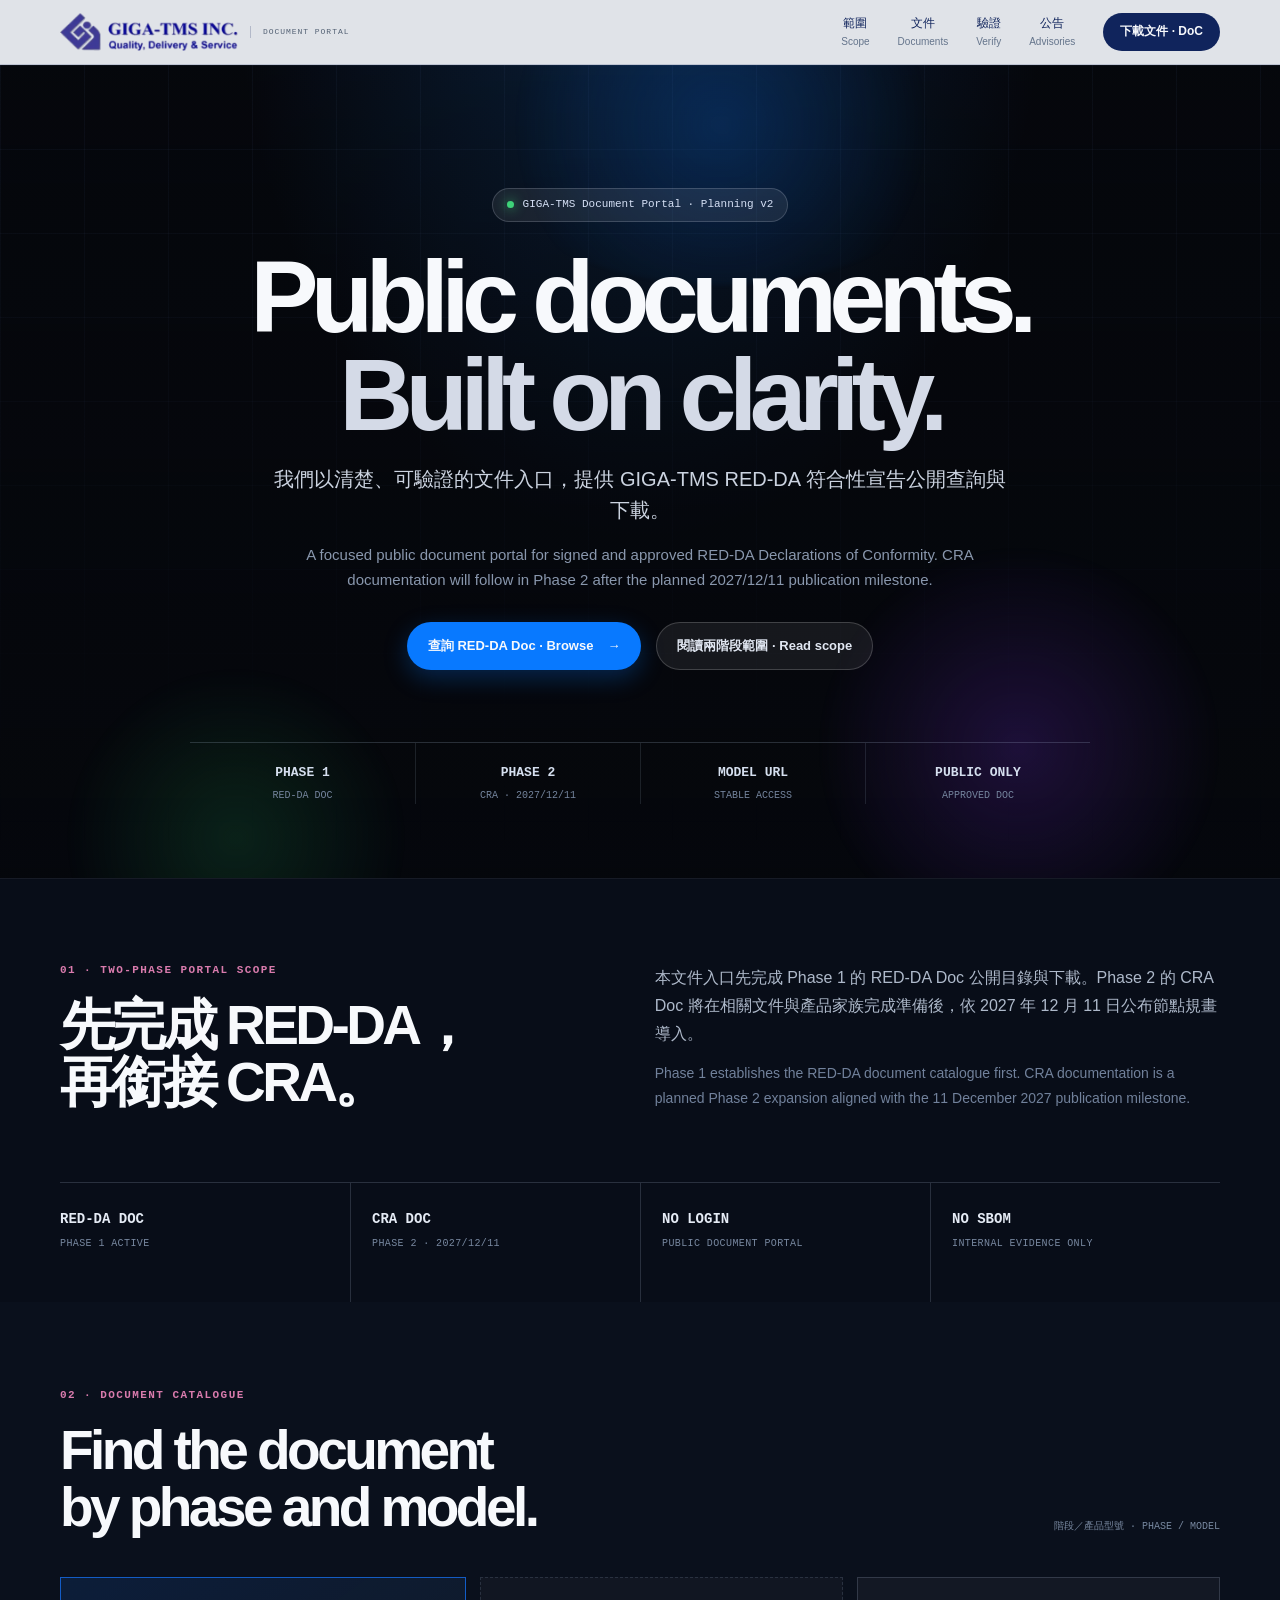
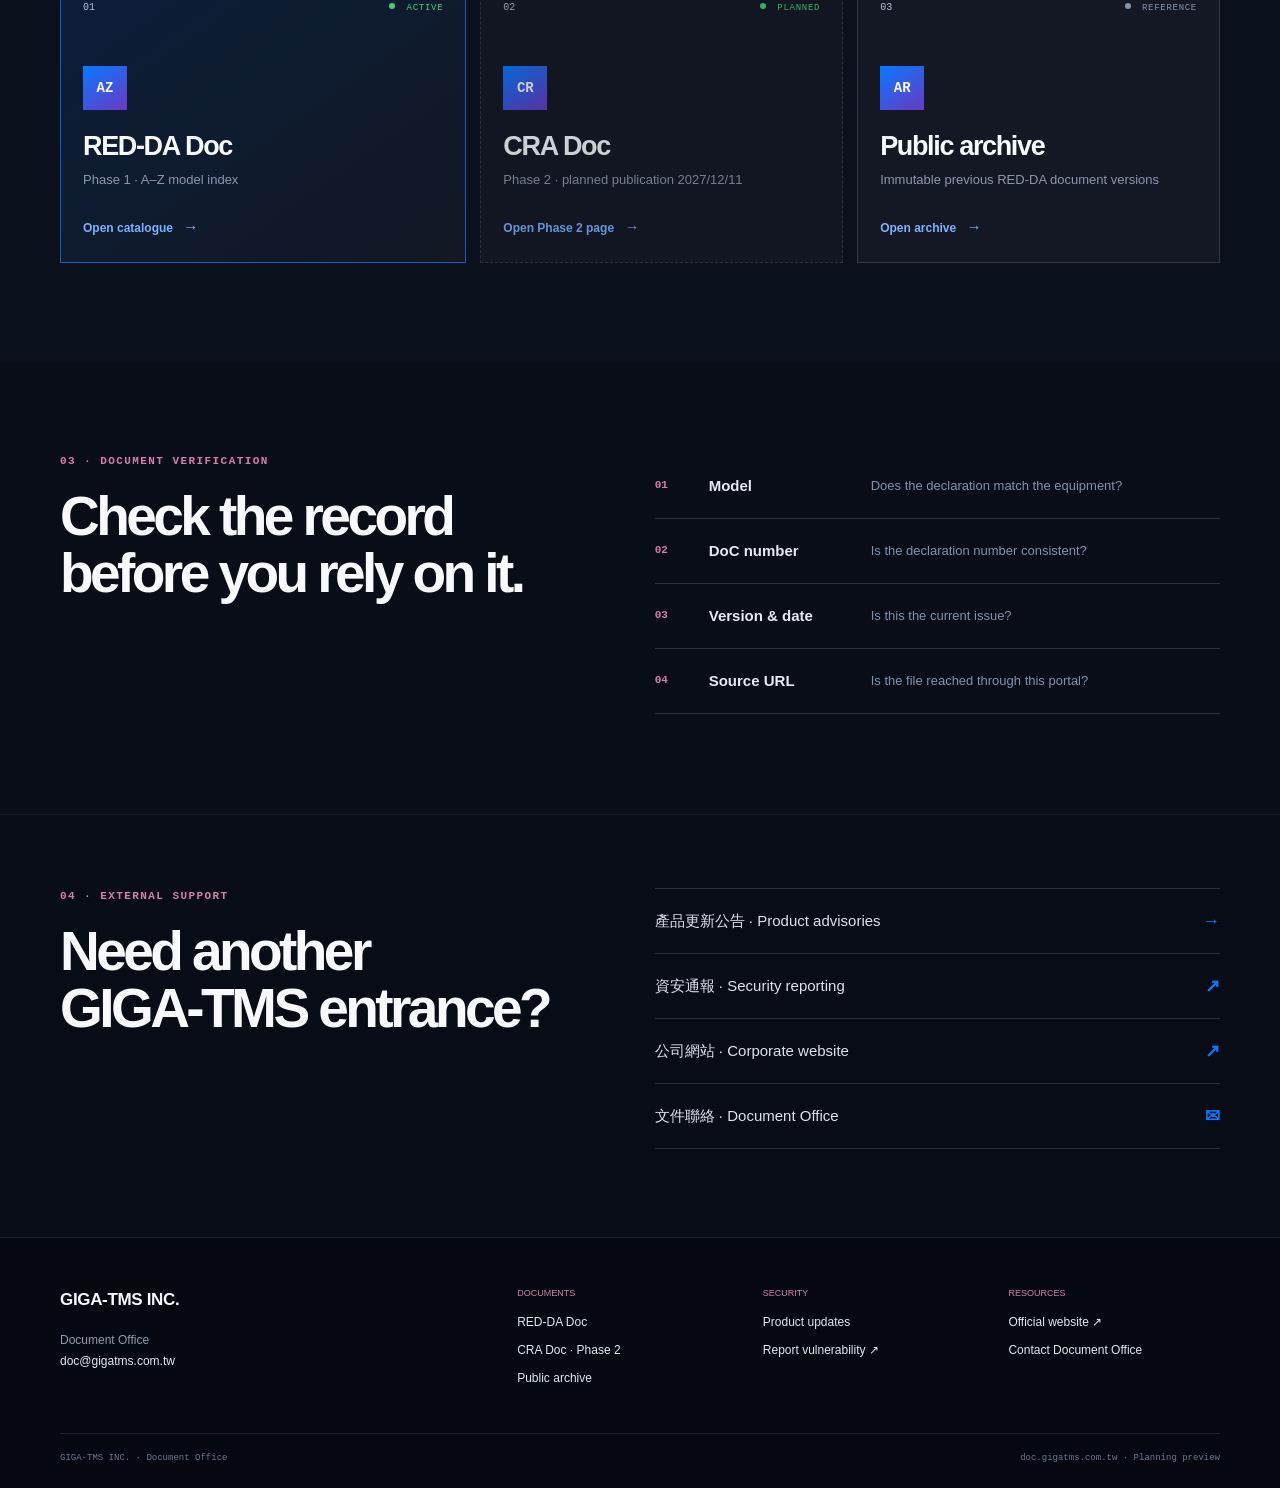
==== index.html @ 7d5717b1 "Add CRA Phase 2 planning page" ====
<!DOCTYPE html>
<html lang="en">
<head>
  <meta charset="UTF-8">
  <meta name="viewport" content="width=device-width, initial-scale=1">
  <title>GIGA-TMS Document Portal · RED-DA Doc</title>
  <meta name="description" content="GIGA-TMS public document portal for Phase 1 RED-DA Declarations of Conformity, with CRA documentation planned for Phase 2.">
  <meta name="theme-color" content="#05070c">
  <link rel="stylesheet" href="/assets/style.css">
</head>
<body>
  <header class="site-header">
    <div class="shell header-inner">
      <a class="brand" href="/" aria-label="GIGA-TMS Document Portal home">
        <img class="header-mark" src="/assets/GIGA-TMS_wordmark_color_transparent.png" alt="GIGA-TMS INC. Quality, Delivery &amp; Service">
        <span class="brand-context">DOCUMENT PORTAL</span>
      </a>
      <nav class="nav" aria-label="Primary navigation">
        <a href="#scope"><span>範圍</span><small>Scope</small></a>
        <a href="#documents"><span>文件</span><small>Documents</small></a>
        <a href="#verify"><span>驗證</span><small>Verify</small></a>
        <a href="/security-advisories/"><span>公告</span><small>Advisories</small></a>
        <a class="nav-cta" href="/doc/red-da/">下載文件 · DoC</a>
      </nav>
    </div>
  </header>

  <main>
    <section class="hero" aria-labelledby="hero-title">
      <div class="hero-grid"></div>
      <div class="hero-glow hero-glow-blue"></div>
      <div class="hero-glow hero-glow-purple"></div>
      <div class="hero-glow hero-glow-green"></div>
      <div class="hero-inner shell">
        <div class="hero-badge"><span class="live-dot"></span> GIGA-TMS Document Portal · Planning v2</div>
        <h1 id="hero-title">Public documents.<br><span>Built on clarity.</span></h1>
        <p class="hero-cn">我們以清楚、可驗證的文件入口，提供 GIGA-TMS RED-DA 符合性宣告公開查詢與下載。</p>
        <p class="hero-en">A focused public document portal for signed and approved RED-DA Declarations of Conformity. CRA documentation will follow in Phase 2 after the planned 2027/12/11 publication milestone.</p>
        <div class="hero-actions">
          <a class="button button-primary" href="/doc/red-da/">查詢 RED-DA Doc · Browse <span aria-hidden="true">→</span></a>
          <a class="button button-secondary" href="#scope">閱讀兩階段範圍 · Read scope</a>
        </div>
        <div class="hero-stats">
          <div><strong>PHASE 1</strong><span>RED-DA DOC</span></div>
          <div><strong>PHASE 2</strong><span>CRA · 2027/12/11</span></div>
          <div><strong>MODEL URL</strong><span>STABLE ACCESS</span></div>
          <div><strong>PUBLIC ONLY</strong><span>APPROVED DOC</span></div>
        </div>
      </div>
    </section>

    <section class="dark-section commitment" id="scope" aria-labelledby="scope-title">
      <div class="shell split-heading">
        <div><p class="section-kicker">01 · TWO-PHASE PORTAL SCOPE</p><h2 id="scope-title">先完成 RED-DA，<br>再銜接 CRA。</h2></div>
        <div class="section-copy"><p>本文件入口先完成 Phase 1 的 RED-DA Doc 公開目錄與下載。Phase 2 的 CRA Doc 將在相關文件與產品家族完成準備後，依 2027 年 12 月 11 日公布節點規畫導入。</p><p>Phase 1 establishes the RED-DA document catalogue first. CRA documentation is a planned Phase 2 expansion aligned with the 11 December 2027 publication milestone.</p></div>
      </div>
      <div class="shell metric-row">
        <div><strong>RED-DA DOC</strong><span>PHASE 1 ACTIVE</span></div>
        <div><strong>CRA DOC</strong><span>PHASE 2 · 2027/12/11</span></div>
        <div><strong>NO LOGIN</strong><span>PUBLIC DOCUMENT PORTAL</span></div>
        <div><strong>NO SBOM</strong><span>INTERNAL EVIDENCE ONLY</span></div>
      </div>
    </section>

    <section class="dark-section documents" id="documents" aria-labelledby="documents-title">
      <div class="shell">
        <div class="section-head"><div><p class="section-kicker">02 · DOCUMENT CATALOGUE</p><h2 id="documents-title">Find the document<br>by phase and model.</h2></div><span class="section-note">階段／產品型號 · PHASE / MODEL</span></div>
        <div class="document-grid">
          <a class="document-tile document-tile-active" href="/doc/red-da/">
            <div class="tile-top"><span>01</span><span class="tile-status"><i></i> ACTIVE</span></div>
            <div class="tile-main"><span class="tile-mark">AZ</span><h3>RED-DA Doc</h3><p>Phase 1 · A–Z model index</p></div>
            <span class="tile-link">Open catalogue <b>→</b></span>
          </a>
          <a class="document-tile document-tile-planned" href="/doc/cra/" aria-label="Open CRA Doc Phase 2 planning page">
            <div class="tile-top"><span>02</span><span class="tile-status"><i></i> PLANNED</span></div>
            <div class="tile-main"><span class="tile-mark">CR</span><h3>CRA Doc</h3><p>Phase 2 · planned publication 2027/12/11</p></div>
            <span class="tile-link">Open Phase 2 page <b>→</b></span>
          </a>
          <a class="document-tile" href="/doc/red-da/archive/">
            <div class="tile-top"><span>03</span><span class="tile-status tile-status-muted"><i></i> REFERENCE</span></div>
            <div class="tile-main"><span class="tile-mark">AR</span><h3>Public archive</h3><p>Immutable previous RED-DA document versions</p></div>
            <span class="tile-link">Open archive <b>→</b></span>
          </a>
        </div>
      </div>
    </section>

    <section class="dark-section verification" id="verify" aria-labelledby="verify-title">
      <div class="shell split-heading">
        <div><p class="section-kicker">03 · DOCUMENT VERIFICATION</p><h2 id="verify-title">Check the record<br>before you rely on it.</h2></div>
        <div class="verification-list">
          <div><span>01</span><strong>Model</strong><p>Does the declaration match the equipment?</p></div>
          <div><span>02</span><strong>DoC number</strong><p>Is the declaration number consistent?</p></div>
          <div><span>03</span><strong>Version &amp; date</strong><p>Is this the current issue?</p></div>
          <div><span>04</span><strong>Source URL</strong><p>Is the file reached through this portal?</p></div>
        </div>
      </div>
    </section>

    <section class="dark-section support" aria-labelledby="support-title">
      <div class="shell support-grid">
        <div><p class="section-kicker">04 · EXTERNAL SUPPORT</p><h2 id="support-title">Need another<br>GIGA-TMS entrance?</h2></div>
        <div class="support-links">
          <a href="/security-advisories/"><span>產品更新公告 · Product advisories</span><b>→</b></a>
          <a href="https://security.gigatms.com.tw" target="_blank" rel="noopener"><span>資安通報 · Security reporting</span><b>↗</b></a>
          <a href="https://www.gigatms.com.tw" target="_blank" rel="noopener"><span>公司網站 · Corporate website</span><b>↗</b></a>
          <a href="mailto:doc@gigatms.com.tw"><span>文件聯絡 · Document Office</span><b>✉</b></a>
        </div>
      </div>
    </section>
  </main>

  <footer class="site-footer">
    <div class="shell footer-grid">
      <div class="footer-brand"><strong class="footer-company-name">GIGA-TMS INC.</strong><p>Document Office<br><a href="mailto:doc@gigatms.com.tw">doc@gigatms.com.tw</a></p></div>
      <div><p class="footer-label">DOCUMENTS</p><a href="/doc/red-da/">RED-DA Doc</a><a href="/doc/cra/">CRA Doc · Phase 2</a><a href="/doc/red-da/archive/">Public archive</a></div>
      <div><p class="footer-label">SECURITY</p><a href="/security-advisories/">Product updates</a><a href="https://security.gigatms.com.tw" target="_blank" rel="noopener">Report vulnerability ↗</a></div>
      <div><p class="footer-label">RESOURCES</p><a href="https://www.gigatms.com.tw" target="_blank" rel="noopener">Official website ↗</a><a href="mailto:doc@gigatms.com.tw">Contact Document Office</a></div>
    </div>
    <div class="shell footer-bottom"><span>GIGA-TMS INC. · Document Office</span><span>doc.gigatms.com.tw · Planning preview</span></div>
  </footer>
</body>
</html>
---- assets/style.css ----
:root {
  --black: #05070c;
  --dark: #080d18;
  --nav: #e8ebf0;
  --navy: #10245c;
  --blue: #0879ff;
  --blue-light: #7db2ff;
  --purple: #693ac1;
  --magenta: #c33186;
  --green: #3ed379;
  --white: #f7f9fc;
  --text: #c3ccdc;
  --muted: #7f8da4;
  --line: rgba(188, 205, 233, .18);
  --max: 1160px;
  --sans: Inter, ui-sans-serif, -apple-system, BlinkMacSystemFont, "Segoe UI", "Microsoft JhengHei", "PingFang TC", Arial, sans-serif;
  --mono: "IBM Plex Mono", "SFMono-Regular", Consolas, monospace;
}

* { box-sizing: border-box; }
html { scroll-behavior: smooth; }
body { margin: 0; color: var(--text); background: var(--black); font-family: var(--sans); line-height: 1.6; }
a { color: inherit; }
.shell { width: min(var(--max), calc(100% - 72px)); margin-inline: auto; }

.site-header { position: sticky; top: 0; z-index: 20; border-bottom: 1px solid rgba(16, 36, 92, .16); background: rgba(232, 235, 240, .97); backdrop-filter: blur(13px); }
.header-inner { display: flex; align-items: center; justify-content: space-between; gap: 28px; min-height: 64px; }
.brand { display: flex; align-items: center; gap: 12px; color: #10245c; text-decoration: none; }
.header-mark { display: block; width: 178px; height: auto; opacity: .98; }
.brand-context { padding-left: 12px; border-left: 1px solid rgba(16, 36, 92, .22); color: #536174; font-family: var(--mono); font-size: 8px; font-weight: 500; letter-spacing: .12em; }
.nav { display: flex; align-items: center; gap: 28px; font-size: 12px; }
.nav a { color: #10245c; text-decoration: none; }
.nav a:not(.nav-cta) { display: flex; flex-direction: column; align-items: center; gap: 0; }
.nav a:not(.nav-cta) small { color: #64748b; font-size: 10px; }
.nav a:hover { color: var(--blue); }
.nav-cta { padding: 9px 17px; border-radius: 999px; color: var(--white) !important; background: #10245c; font-weight: 800; }
.nav-cta:hover { color: var(--white) !important; background: var(--blue); }

.hero { position: relative; min-height: 692px; background: var(--black); overflow: hidden; }
.hero-grid { position: absolute; inset: 0; background-image: linear-gradient(rgba(105, 134, 190, .07) 1px, transparent 1px), linear-gradient(90deg, rgba(105, 134, 190, .07) 1px, transparent 1px); background-size: 84px 84px; mask-image: linear-gradient(to bottom, rgba(0, 0, 0, .9), rgba(0, 0, 0, .1) 84%, transparent); }
.hero::before { position: absolute; inset: 0; background: linear-gradient(180deg, rgba(5, 7, 12, .05), rgba(5, 7, 12, .55)), radial-gradient(ellipse at 50% -15%, rgba(21, 82, 153, .34), transparent 45%); content: ""; }
.hero-inner { position: relative; z-index: 1; display: flex; flex-direction: column; align-items: center; padding-top: 123px; padding-bottom: 74px; text-align: center; }
.hero-glow { position: absolute; border-radius: 50%; filter: blur(2px); pointer-events: none; }
.hero-glow-blue { top: -100px; left: 36%; width: 520px; height: 320px; background: radial-gradient(circle, rgba(13, 108, 232, .22), transparent 68%); }
.hero-glow-purple { right: 4%; bottom: -80px; width: 420px; height: 420px; background: radial-gradient(circle, rgba(102, 42, 191, .25), transparent 68%); }
.hero-glow-green { bottom: -130px; left: 4%; width: 370px; height: 340px; background: radial-gradient(circle, rgba(35, 159, 86, .18), transparent 68%); }
.hero-badge { display: inline-flex; align-items: center; gap: 9px; padding: 7px 14px; border: 1px solid rgba(225, 234, 250, .18); border-radius: 999px; color: #d5e0f5; background: rgba(255, 255, 255, .08); font-family: var(--mono); font-size: 11px; }
.live-dot { width: 7px; height: 7px; border-radius: 50%; background: var(--green); box-shadow: 0 0 12px rgba(62, 211, 121, .95); }
.hero h1 { max-width: 930px; margin: 26px 0 20px; color: var(--white); font-size: clamp(52px, 8vw, 106px); line-height: .96; letter-spacing: -.075em; }
.hero h1 span { color: #d4dae7; }
.hero-cn { max-width: 740px; margin: 0; color: #cbd3e0; font-size: 20px; line-height: 1.55; }
.hero-en { max-width: 720px; margin: 17px 0 0; color: #8997ad; font-size: 15px; line-height: 1.65; }
.hero-actions { display: flex; flex-wrap: wrap; gap: 15px; margin-top: 29px; }
.button { display: inline-flex; align-items: center; gap: 14px; padding: 13px 20px; border: 1px solid transparent; border-radius: 999px; font-size: 13px; font-weight: 800; text-decoration: none; transition: transform .18s ease, background .18s ease, border-color .18s ease; }
.button:hover { transform: translateY(-2px); }
.button-primary { color: var(--white); background: var(--blue); box-shadow: 0 8px 24px rgba(8, 121, 255, .28); }
.button-primary:hover { background: #3d97ff; }
.button-secondary { border-color: rgba(255, 255, 255, .18); color: #e1e7f2; background: rgba(255, 255, 255, .07); }
.button-secondary:hover { border-color: rgba(255, 255, 255, .35); background: rgba(255, 255, 255, .13); }
.hero-stats { display: grid; grid-template-columns: repeat(4, 1fr); width: min(900px, 100%); margin-top: 72px; border-top: 1px solid rgba(200, 219, 247, .18); }
.hero-stats div { display: flex; flex-direction: column; gap: 4px; padding: 20px 15px 0; color: #74849d; font-family: var(--mono); font-size: 10px; }
.hero-stats div + div { border-left: 1px solid rgba(200, 219, 247, .12); }
.hero-stats strong { color: #d5dfef; font-size: 13px; }

.dark-section { position: relative; background: var(--dark); }
.commitment { padding: 83px 0 0; border-top: 1px solid rgba(255, 255, 255, .06); }
.split-heading { display: grid; grid-template-columns: 1fr 1.12fr; gap: 90px; }
.section-kicker { margin: 0 0 17px; color: #d97bad; font-family: var(--mono); font-size: 11px; font-weight: 800; letter-spacing: .13em; }
.dark-section h2 { margin: 0; color: var(--white); font-size: clamp(35px, 4.3vw, 58px); line-height: 1.03; letter-spacing: -.065em; }
.section-copy { align-self: end; max-width: 610px; color: #aeb9ca; font-size: 16px; line-height: 1.75; }
.section-copy p { margin: 0; }
.section-copy p + p { margin-top: 13px; color: #71819b; font-size: 14px; }
.metric-row { display: grid; grid-template-columns: repeat(4, 1fr); margin-top: 72px; border-top: 1px solid var(--line); }
.metric-row div { display: flex; flex-direction: column; gap: 5px; min-height: 119px; padding: 25px 18px 20px 0; font-family: var(--mono); }
.metric-row div + div { padding-left: 21px; border-left: 1px solid var(--line); }
.metric-row strong { color: #e5ebf5; font-size: 14px; }
.metric-row span { color: #7888a0; font-size: 10px; letter-spacing: .04em; }

.documents { padding: 85px 0 100px; background: #0a101c; }
.section-head { display: flex; align-items: end; justify-content: space-between; gap: 40px; }
.section-note { color: #7888a0; font-family: var(--mono); font-size: 10px; }
.document-grid { display: grid; grid-template-columns: 1.12fr 1fr 1fr; gap: 14px; padding-top: 42px; }
.document-tile { position: relative; display: flex; flex-direction: column; min-height: 286px; padding: 22px 22px 23px; border: 1px solid var(--line); color: #d9e3f2; background: rgba(255, 255, 255, .035); text-decoration: none; transition: transform .2s ease, border-color .2s ease, background .2s ease; overflow: hidden; }
.document-tile:hover { border-color: rgba(92, 159, 255, .65); background: rgba(22, 119, 255, .09); transform: translateY(-3px); }
.document-tile-active { border-color: rgba(22, 119, 255, .72); background: linear-gradient(145deg, rgba(22, 119, 255, .13), rgba(255, 255, 255, .03)); }
.document-tile-planned { border-style: dashed; opacity: .82; }
.tile-top { display: flex; align-items: center; justify-content: space-between; color: #b1bfd4; font-family: var(--mono); font-size: 10px; }
.tile-status { color: var(--green); font-size: 9px; letter-spacing: .08em; }
.tile-status i { display: inline-block; width: 6px; height: 6px; margin-right: 5px; border-radius: 50%; background: var(--green); vertical-align: 1px; }
.tile-status-muted { color: #8694aa; }
.tile-status-muted i { background: #8694aa; }
.tile-main { position: relative; z-index: 1; margin-top: auto; }
.tile-mark { display: inline-grid; place-items: center; width: 44px; height: 44px; margin-bottom: 22px; color: var(--white); background: linear-gradient(145deg, var(--blue), var(--purple)); font-family: var(--mono); font-size: 14px; font-weight: 900; }
.document-tile h3 { margin: 0; color: var(--white); font-size: 27px; line-height: 1.05; letter-spacing: -.05em; }
.document-tile p { margin: 10px 0 0; color: #8998b0; font-size: 13px; }
.tile-link { margin-top: 24px; color: var(--blue-light); font-size: 12px; font-weight: 800; }
.tile-link b { margin-left: 7px; font-size: 15px; }

.verification { padding: 90px 0 100px; background: var(--dark); }
.verification-list { padding-top: 1px; }
.verification-list div { display: grid; grid-template-columns: 42px 150px 1fr; gap: 12px; align-items: center; min-height: 65px; border-bottom: 1px solid var(--line); }
.verification-list span { color: #d97bad; font-family: var(--mono); font-size: 11px; font-weight: 800; }
.verification-list strong { color: #e5ebf5; font-size: 15px; }
.verification-list p { margin: 0; color: #8291aa; font-size: 13px; }

.support { padding: 73px 0 88px; background: #080c16; border-top: 1px solid rgba(255, 255, 255, .07); }
.support-grid { display: grid; grid-template-columns: 1fr 1.12fr; gap: 90px; }
.support-links { border-top: 1px solid var(--line); }
.support-links a { display: flex; align-items: center; justify-content: space-between; min-height: 65px; border-bottom: 1px solid var(--line); color: #dae3f1; font-size: 15px; text-decoration: none; }
.support-links a:hover { color: var(--blue-light); }
.support-links b { color: var(--blue); font-size: 18px; }

.site-footer { color: #c5d1e5; background: #050810; border-top: 1px solid rgba(255, 255, 255, .1); }
.footer-grid { display: grid; grid-template-columns: 2fr 1fr 1fr 1fr; gap: 34px; padding-top: 48px; padding-bottom: 45px; }
.footer-mark { display: block; width: 202px; opacity: .98; }
.footer-company-name { display: block; color: var(--white); font-size: 17px; font-weight: 800; letter-spacing: -.02em; }
.footer-brand p { margin: 17px 0 0; color: #8d9bb1; font-size: 12px; line-height: 1.75; }
.footer-brand a, .footer-grid a { color: #e1e8f3; text-decoration: none; }
.footer-grid a:hover { color: var(--blue-light); }
.footer-grid > div:not(.footer-brand) { display: flex; flex-direction: column; align-items: flex-start; gap: 9px; font-size: 12px; }
.footer-label { margin: 0 0 3px; color: #d97bad; font-size: 9px; }
.footer-bottom { display: flex; justify-content: space-between; gap: 20px; padding-top: 17px; padding-bottom: 22px; border-top: 1px solid rgba(255, 255, 255, .1); color: #677791; font-family: var(--mono); font-size: 9px; }

@media (max-width: 900px) {
  .shell { width: min(var(--max), calc(100% - 42px)); }
  .nav { gap: 15px; }
  .nav a:not(.nav-cta) { display: none; }
  .hero-inner { padding-top: 92px; }
  .split-heading, .support-grid { grid-template-columns: 1fr; gap: 35px; }
  .document-grid { grid-template-columns: 1fr 1fr; }
  .document-tile:first-child { grid-column: 1 / -1; }
  .footer-grid { grid-template-columns: 1fr 1fr; }
}

@media (max-width: 570px) {
  .shell { width: min(var(--max), calc(100% - 28px)); }
  .header-inner { min-height: 60px; }
  .header-mark { width: 166px; }
  .brand-context { display: none; }
  .hero { min-height: 670px; }
  .hero-inner { padding-top: 78px; }
  .hero-badge { font-size: 9px; }
  .hero h1 { font-size: 55px; }
  .hero-cn { font-size: 17px; }
  .hero-en { font-size: 13px; }
  .hero-actions { align-items: stretch; flex-direction: column; width: min(300px, 100%); }
  .button { justify-content: center; }
  .hero-stats { grid-template-columns: 1fr 1fr; margin-top: 56px; }
  .hero-stats div:nth-child(3) { border-left: 0; }
  .hero-stats div { min-height: 92px; padding-top: 17px; }
  .metric-row { grid-template-columns: 1fr 1fr; margin-top: 48px; }
  .metric-row div { min-height: 92px; }
  .metric-row div:nth-child(3) { padding-left: 0; border-left: 0; }
  .document-grid { grid-template-columns: 1fr; }
  .document-tile:first-child { grid-column: auto; }
  .verification-list div { grid-template-columns: 35px 1fr; gap: 10px; padding: 14px 0; }
  .verification-list p { grid-column: 2; }
  .footer-grid { grid-template-columns: 1fr; gap: 27px; }
  .footer-bottom { align-items: flex-start; flex-direction: column; }
}

@media (prefers-reduced-motion: reduce) {
  *, *::before, *::after { scroll-behavior: auto !important; transition-duration: .01ms !important; }
}
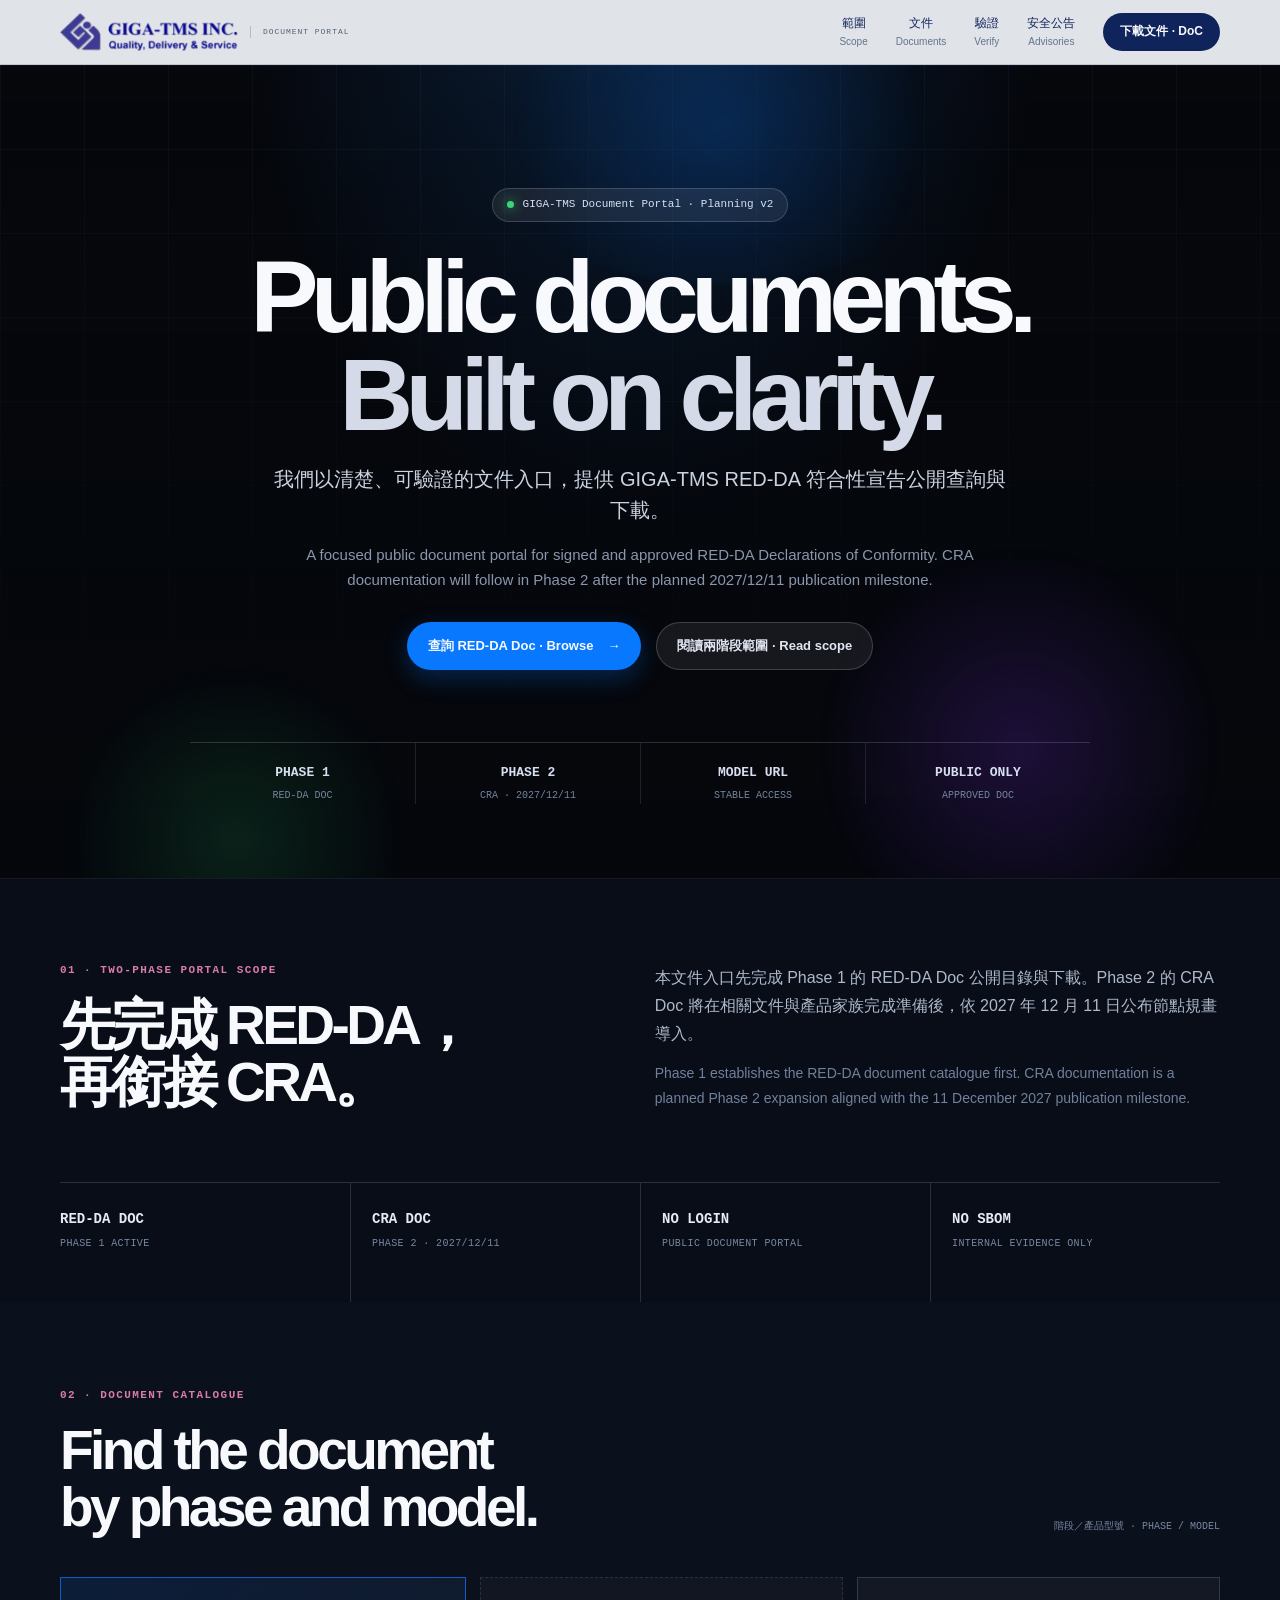
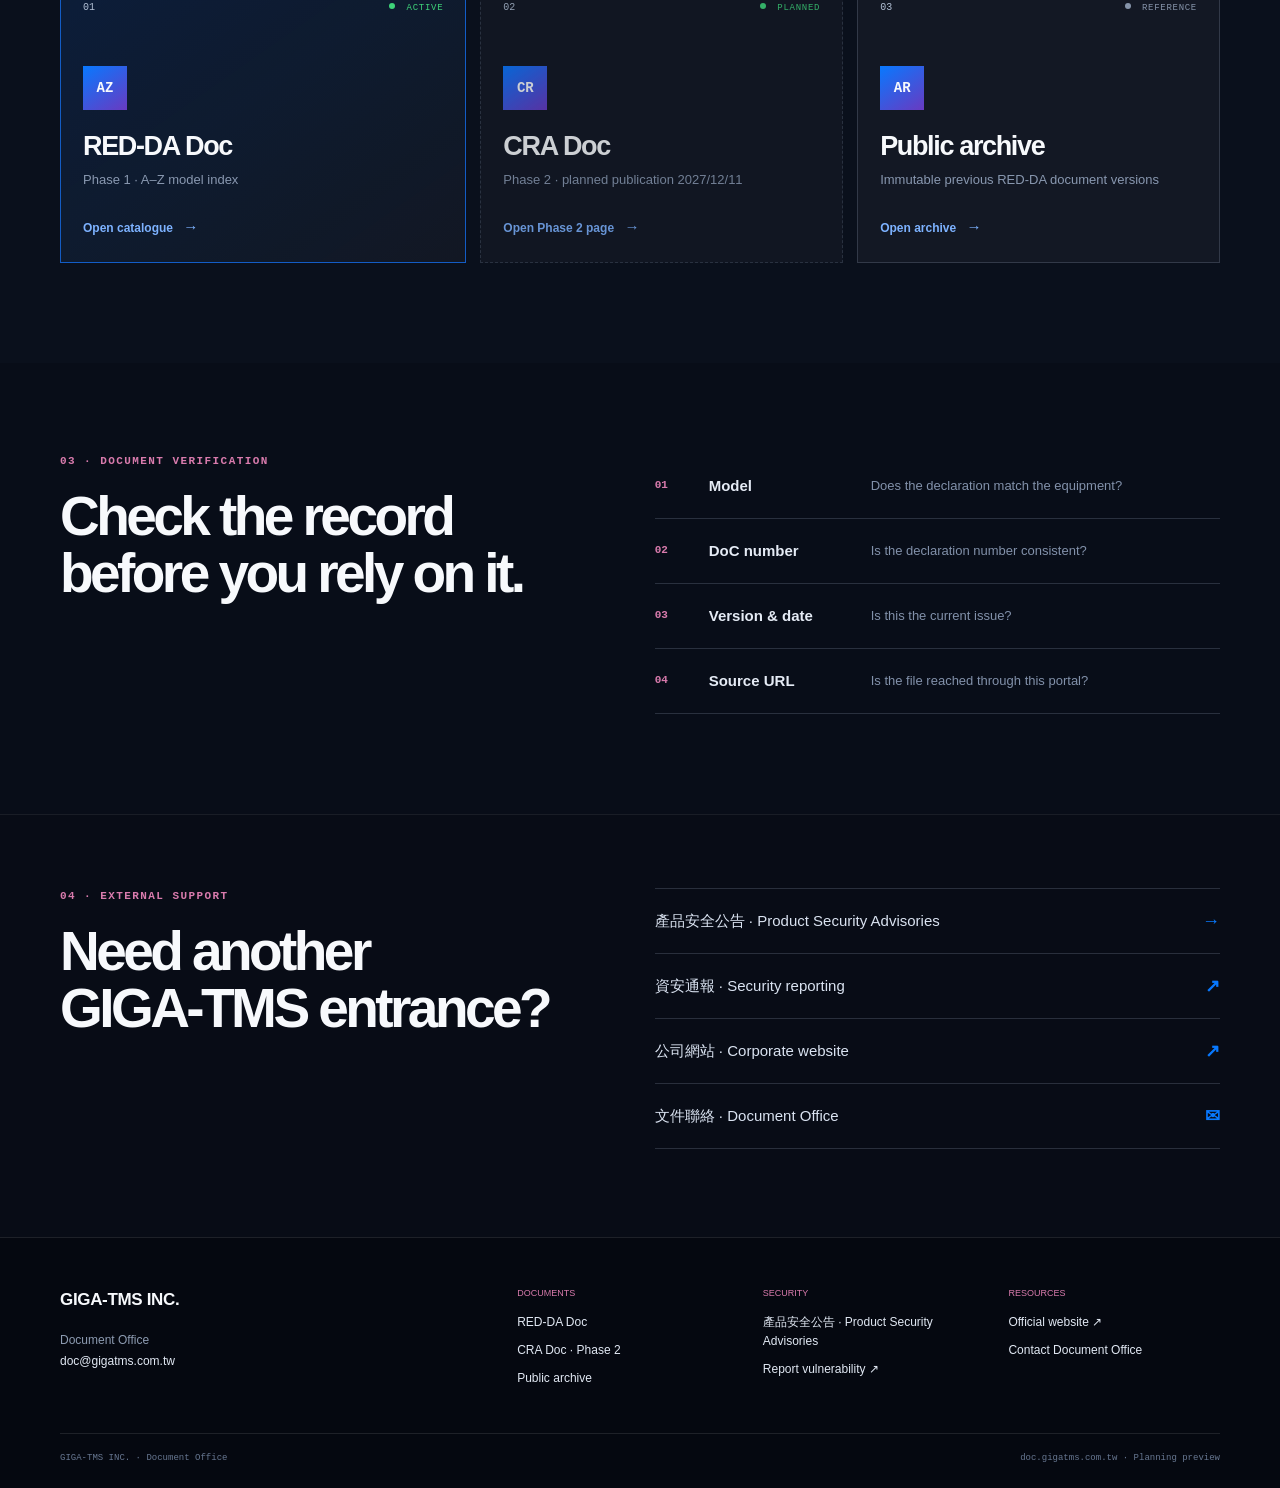
==== commit c0bb6839: "Align security advisory page with review guidance" ====
--- a/index.html
+++ b/index.html
@@ -19,7 +19,7 @@
         <a href="#scope"><span>範圍</span><small>Scope</small></a>
         <a href="#documents"><span>文件</span><small>Documents</small></a>
         <a href="#verify"><span>驗證</span><small>Verify</small></a>
-        <a href="/security-advisories/"><span>公告</span><small>Advisories</small></a>
+          <a href="/security-advisories/"><span>安全公告</span><small>Advisories</small></a>
         <a class="nav-cta" href="/doc/red-da/">下載文件 · DoC</a>
       </nav>
     </div>
@@ -101,7 +101,7 @@
       <div class="shell support-grid">
         <div><p class="section-kicker">04 · EXTERNAL SUPPORT</p><h2 id="support-title">Need another<br>GIGA-TMS entrance?</h2></div>
         <div class="support-links">
-          <a href="/security-advisories/"><span>產品更新公告 · Product advisories</span><b>→</b></a>
+          <a href="/security-advisories/"><span>產品安全公告 · Product Security Advisories</span><b>→</b></a>
           <a href="https://security.gigatms.com.tw" target="_blank" rel="noopener"><span>資安通報 · Security reporting</span><b>↗</b></a>
           <a href="https://www.gigatms.com.tw" target="_blank" rel="noopener"><span>公司網站 · Corporate website</span><b>↗</b></a>
           <a href="mailto:doc@gigatms.com.tw"><span>文件聯絡 · Document Office</span><b>✉</b></a>
@@ -114,7 +114,7 @@
     <div class="shell footer-grid">
       <div class="footer-brand"><strong class="footer-company-name">GIGA-TMS INC.</strong><p>Document Office<br><a href="mailto:doc@gigatms.com.tw">doc@gigatms.com.tw</a></p></div>
       <div><p class="footer-label">DOCUMENTS</p><a href="/doc/red-da/">RED-DA Doc</a><a href="/doc/cra/">CRA Doc · Phase 2</a><a href="/doc/red-da/archive/">Public archive</a></div>
-      <div><p class="footer-label">SECURITY</p><a href="/security-advisories/">Product updates</a><a href="https://security.gigatms.com.tw" target="_blank" rel="noopener">Report vulnerability ↗</a></div>
+      <div><p class="footer-label">SECURITY</p><a href="/security-advisories/">產品安全公告 · Product Security Advisories</a><a href="https://security.gigatms.com.tw" target="_blank" rel="noopener">Report vulnerability ↗</a></div>
       <div><p class="footer-label">RESOURCES</p><a href="https://www.gigatms.com.tw" target="_blank" rel="noopener">Official website ↗</a><a href="mailto:doc@gigatms.com.tw">Contact Document Office</a></div>
     </div>
     <div class="shell footer-bottom"><span>GIGA-TMS INC. · Document Office</span><span>doc.gigatms.com.tw · Planning preview</span></div>
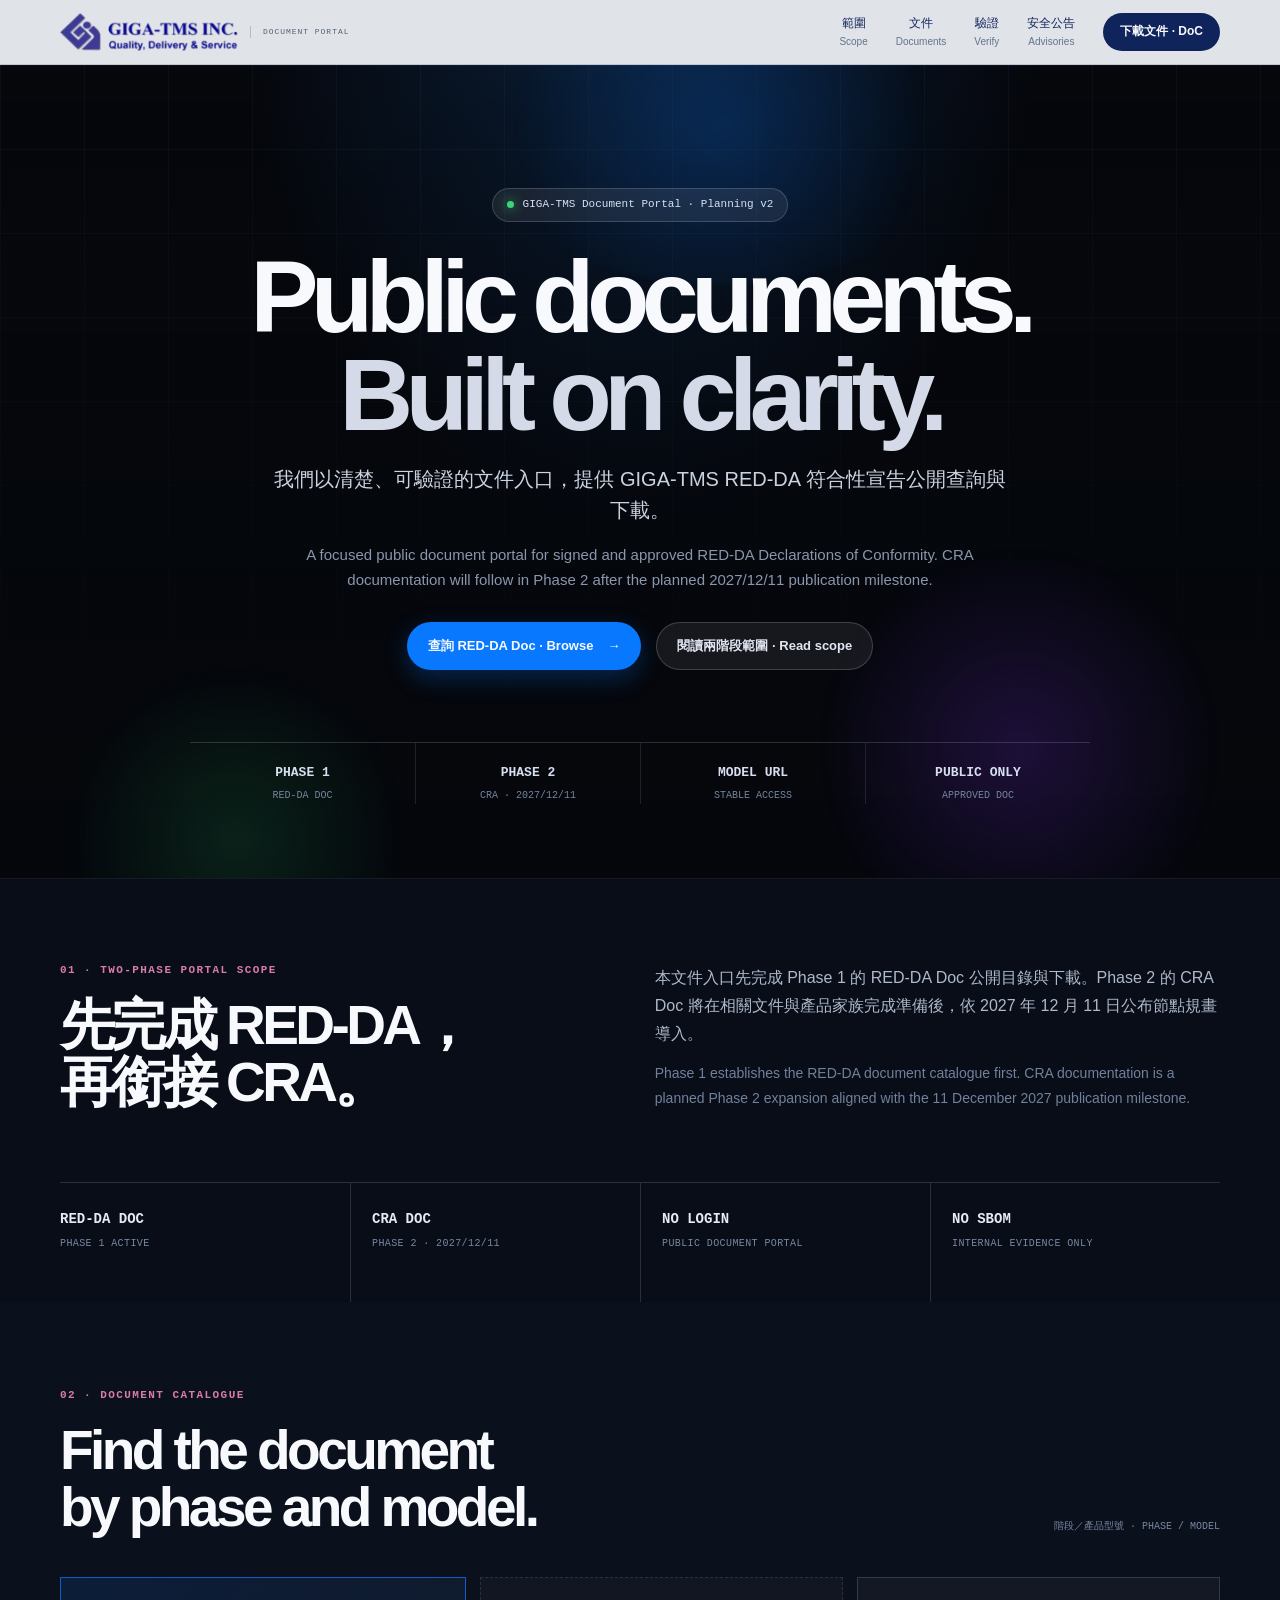
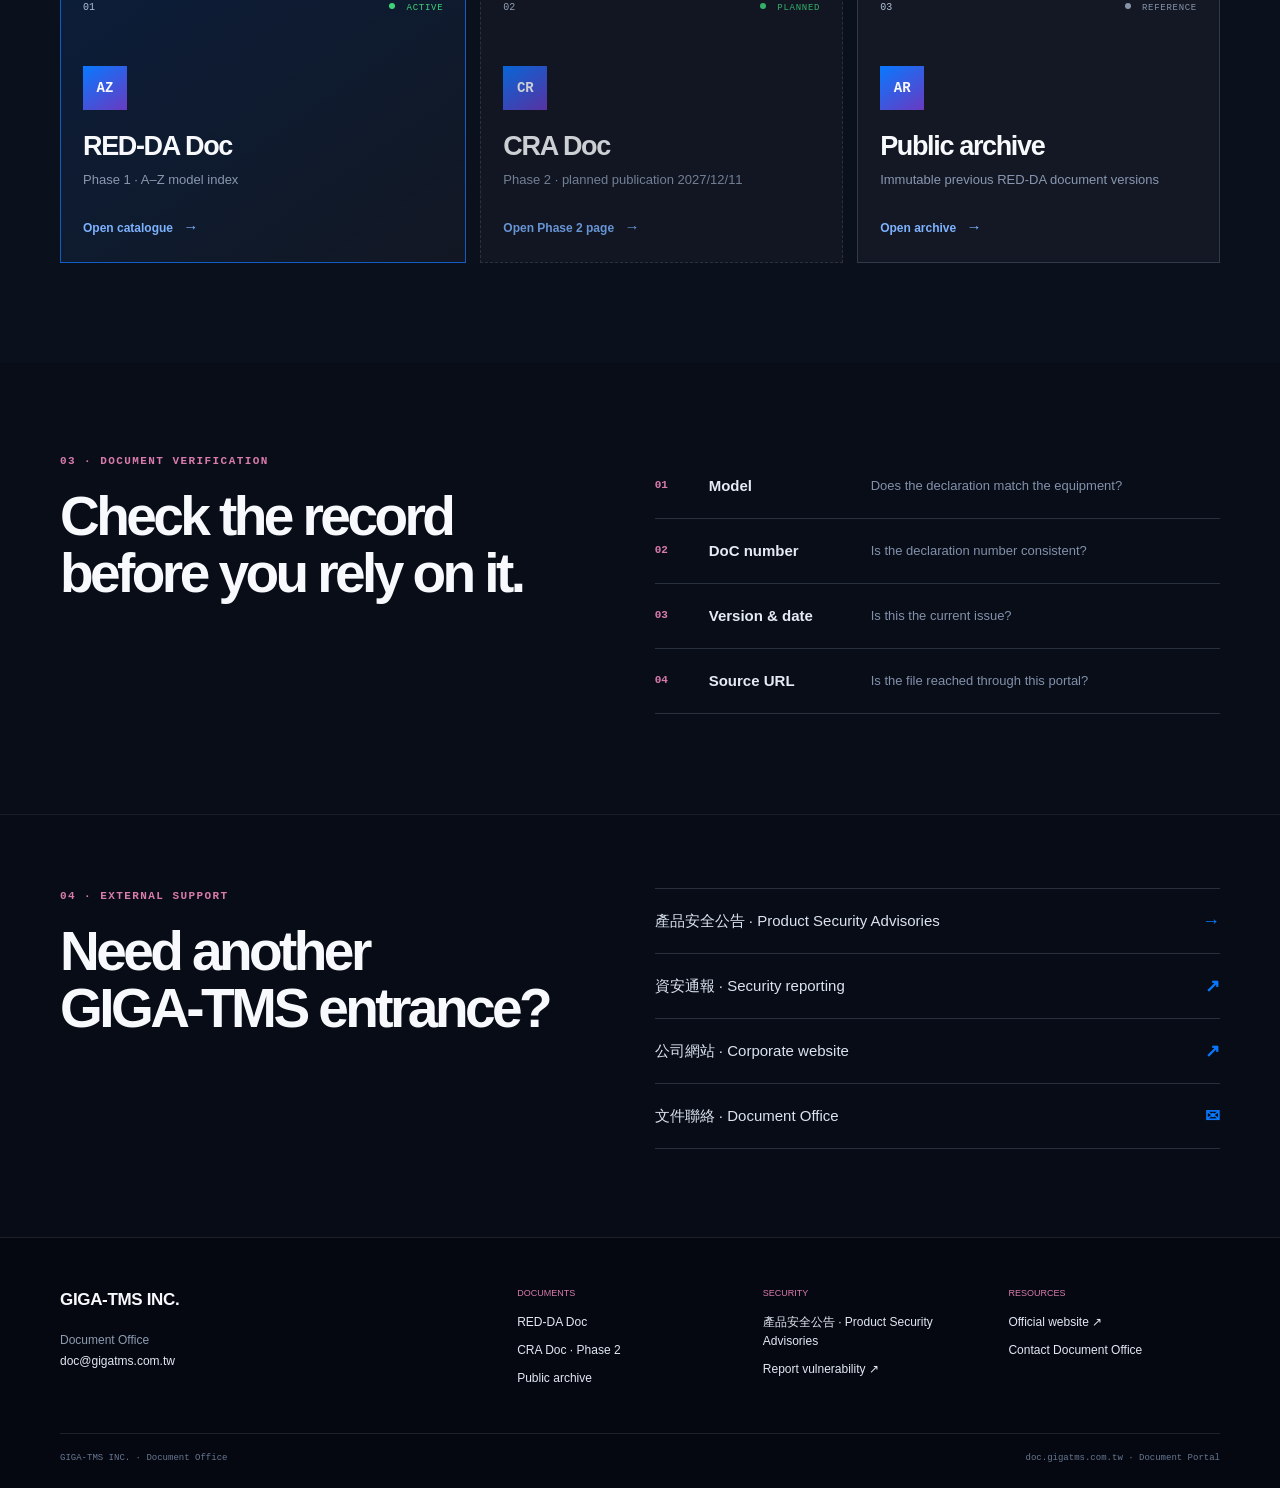
==== commit 04fc56df: "Finalize public indexing settings" ====
--- a/index.html
+++ b/index.html
@@ -117,7 +117,7 @@
       <div><p class="footer-label">SECURITY</p><a href="/security-advisories/">產品安全公告 · Product Security Advisories</a><a href="https://security.gigatms.com.tw" target="_blank" rel="noopener">Report vulnerability ↗</a></div>
       <div><p class="footer-label">RESOURCES</p><a href="https://www.gigatms.com.tw" target="_blank" rel="noopener">Official website ↗</a><a href="mailto:doc@gigatms.com.tw">Contact Document Office</a></div>
     </div>
-    <div class="shell footer-bottom"><span>GIGA-TMS INC. · Document Office</span><span>doc.gigatms.com.tw · Planning preview</span></div>
+    <div class="shell footer-bottom"><span>GIGA-TMS INC. · Document Office</span><span>doc.gigatms.com.tw · Document Portal</span></div>
   </footer>
 </body>
 </html>
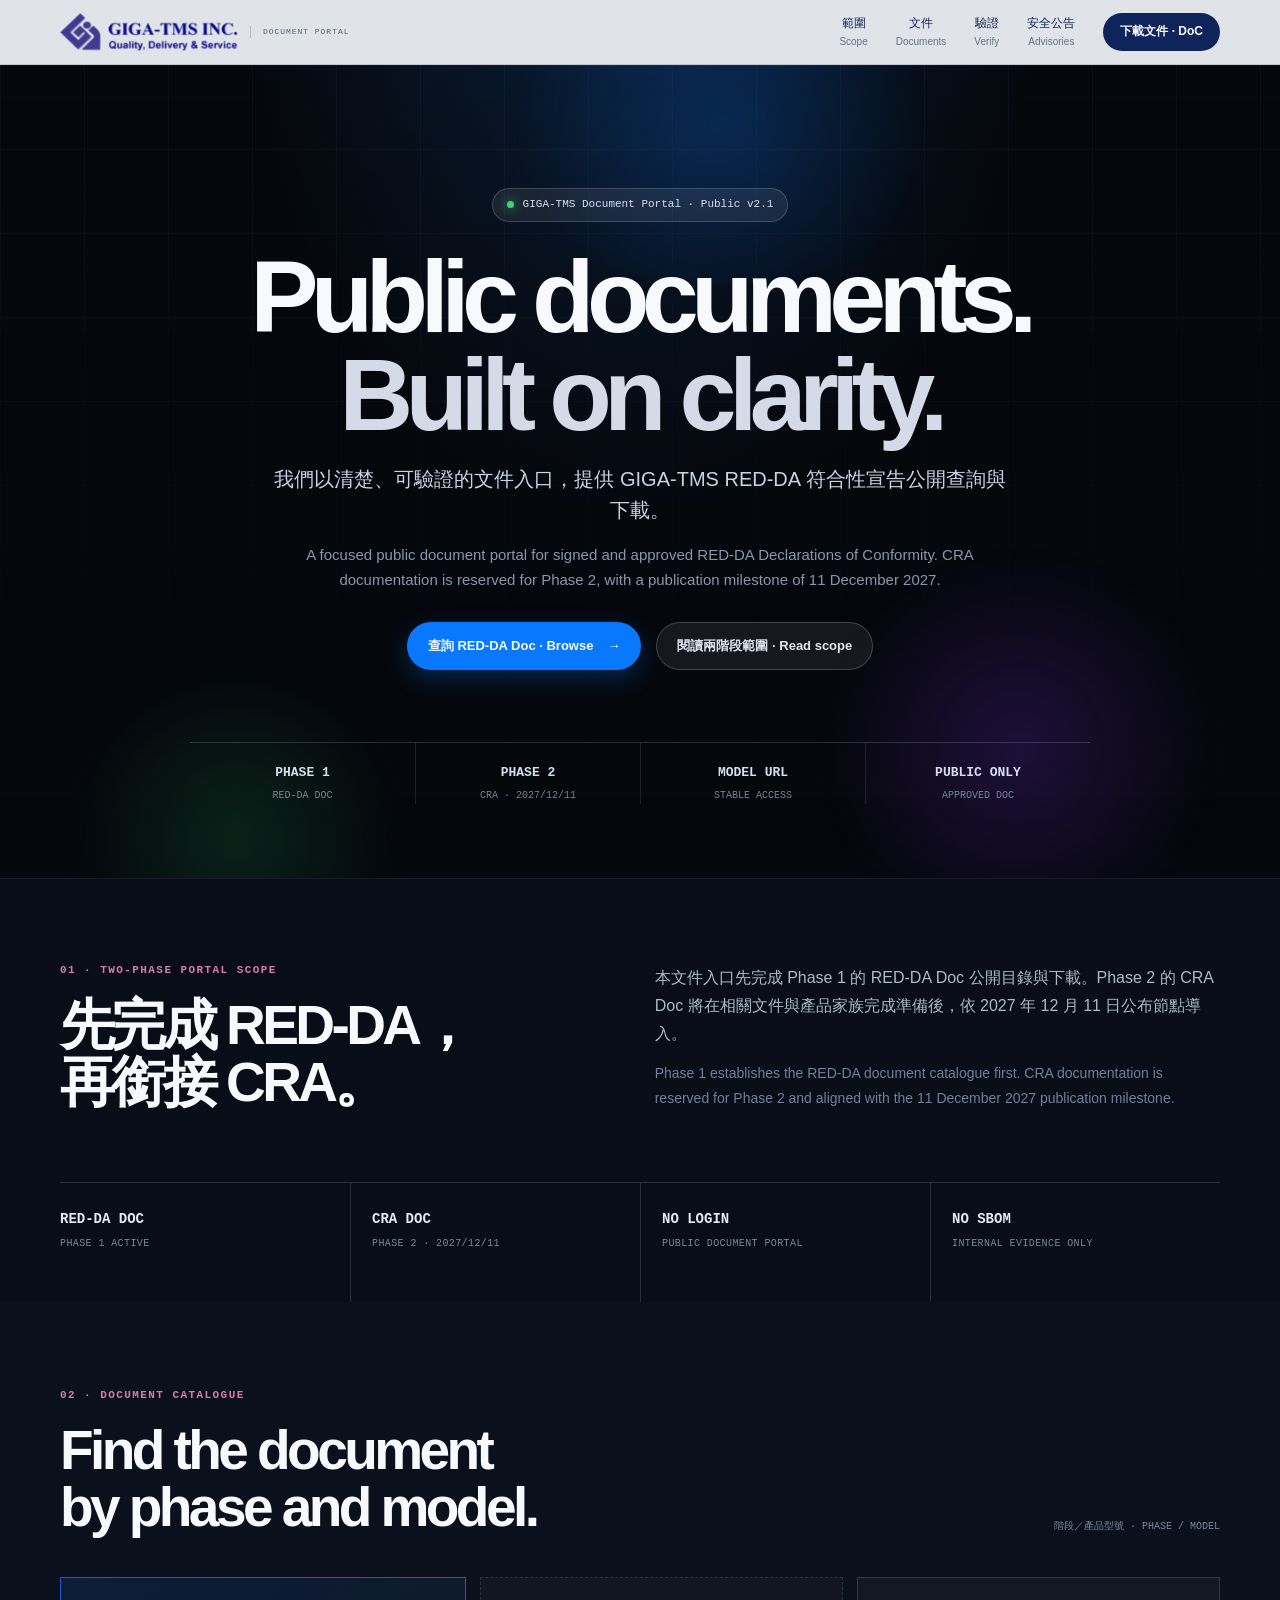
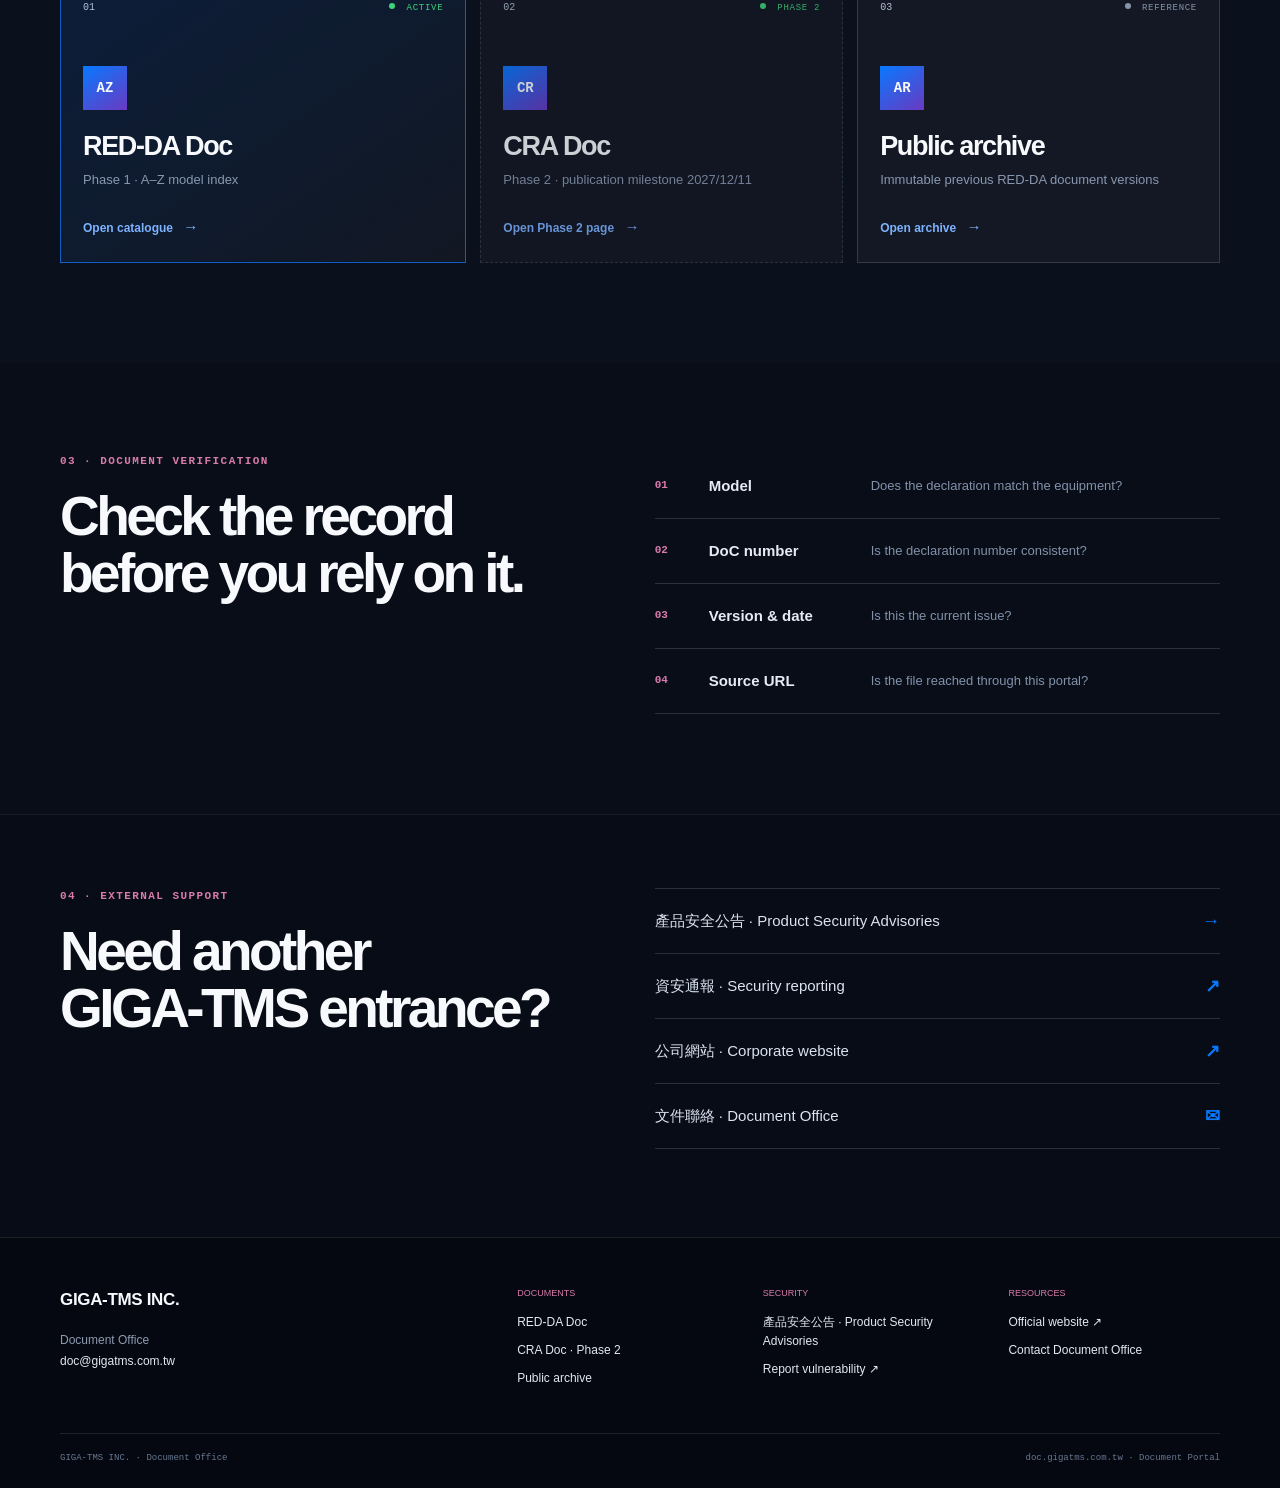
==== commit a876679c: "Release document portal v2.1" ====
--- a/index.html
+++ b/index.html
@@ -4,7 +4,7 @@
   <meta charset="UTF-8">
   <meta name="viewport" content="width=device-width, initial-scale=1">
   <title>GIGA-TMS Document Portal · RED-DA Doc</title>
-  <meta name="description" content="GIGA-TMS public document portal for Phase 1 RED-DA Declarations of Conformity, with CRA documentation planned for Phase 2.">
+  <meta name="description" content="GIGA-TMS public document portal for signed and approved RED-DA Declarations of Conformity, with a reserved Phase 2 CRA document space.">
   <meta name="theme-color" content="#05070c">
   <link rel="stylesheet" href="/assets/style.css">
 </head>
@@ -32,10 +32,10 @@
       <div class="hero-glow hero-glow-purple"></div>
       <div class="hero-glow hero-glow-green"></div>
       <div class="hero-inner shell">
-        <div class="hero-badge"><span class="live-dot"></span> GIGA-TMS Document Portal · Planning v2</div>
+        <div class="hero-badge"><span class="live-dot"></span> GIGA-TMS Document Portal · Public v2.1</div>
         <h1 id="hero-title">Public documents.<br><span>Built on clarity.</span></h1>
         <p class="hero-cn">我們以清楚、可驗證的文件入口，提供 GIGA-TMS RED-DA 符合性宣告公開查詢與下載。</p>
-        <p class="hero-en">A focused public document portal for signed and approved RED-DA Declarations of Conformity. CRA documentation will follow in Phase 2 after the planned 2027/12/11 publication milestone.</p>
+        <p class="hero-en">A focused public document portal for signed and approved RED-DA Declarations of Conformity. CRA documentation is reserved for Phase 2, with a publication milestone of 11 December 2027.</p>
         <div class="hero-actions">
           <a class="button button-primary" href="/doc/red-da/">查詢 RED-DA Doc · Browse <span aria-hidden="true">→</span></a>
           <a class="button button-secondary" href="#scope">閱讀兩階段範圍 · Read scope</a>
@@ -52,7 +52,7 @@
     <section class="dark-section commitment" id="scope" aria-labelledby="scope-title">
       <div class="shell split-heading">
         <div><p class="section-kicker">01 · TWO-PHASE PORTAL SCOPE</p><h2 id="scope-title">先完成 RED-DA，<br>再銜接 CRA。</h2></div>
-        <div class="section-copy"><p>本文件入口先完成 Phase 1 的 RED-DA Doc 公開目錄與下載。Phase 2 的 CRA Doc 將在相關文件與產品家族完成準備後，依 2027 年 12 月 11 日公布節點規畫導入。</p><p>Phase 1 establishes the RED-DA document catalogue first. CRA documentation is a planned Phase 2 expansion aligned with the 11 December 2027 publication milestone.</p></div>
+        <div class="section-copy"><p>本文件入口先完成 Phase 1 的 RED-DA Doc 公開目錄與下載。Phase 2 的 CRA Doc 將在相關文件與產品家族完成準備後，依 2027 年 12 月 11 日公布節點導入。</p><p>Phase 1 establishes the RED-DA document catalogue first. CRA documentation is reserved for Phase 2 and aligned with the 11 December 2027 publication milestone.</p></div>
       </div>
       <div class="shell metric-row">
         <div><strong>RED-DA DOC</strong><span>PHASE 1 ACTIVE</span></div>
@@ -71,9 +71,9 @@
             <div class="tile-main"><span class="tile-mark">AZ</span><h3>RED-DA Doc</h3><p>Phase 1 · A–Z model index</p></div>
             <span class="tile-link">Open catalogue <b>→</b></span>
           </a>
-          <a class="document-tile document-tile-planned" href="/doc/cra/" aria-label="Open CRA Doc Phase 2 planning page">
-            <div class="tile-top"><span>02</span><span class="tile-status"><i></i> PLANNED</span></div>
-            <div class="tile-main"><span class="tile-mark">CR</span><h3>CRA Doc</h3><p>Phase 2 · planned publication 2027/12/11</p></div>
+          <a class="document-tile document-tile-phase2" href="/doc/cra/" aria-label="Open CRA Doc Phase 2 page">
+            <div class="tile-top"><span>02</span><span class="tile-status"><i></i> PHASE 2</span></div>
+            <div class="tile-main"><span class="tile-mark">CR</span><h3>CRA Doc</h3><p>Phase 2 · publication milestone 2027/12/11</p></div>
             <span class="tile-link">Open Phase 2 page <b>→</b></span>
           </a>
           <a class="document-tile" href="/doc/red-da/archive/">
--- a/assets/style.css
+++ b/assets/style.css
@@ -83,7 +83,7 @@
 .document-tile { position: relative; display: flex; flex-direction: column; min-height: 286px; padding: 22px 22px 23px; border: 1px solid var(--line); color: #d9e3f2; background: rgba(255, 255, 255, .035); text-decoration: none; transition: transform .2s ease, border-color .2s ease, background .2s ease; overflow: hidden; }
 .document-tile:hover { border-color: rgba(92, 159, 255, .65); background: rgba(22, 119, 255, .09); transform: translateY(-3px); }
 .document-tile-active { border-color: rgba(22, 119, 255, .72); background: linear-gradient(145deg, rgba(22, 119, 255, .13), rgba(255, 255, 255, .03)); }
-.document-tile-planned { border-style: dashed; opacity: .82; }
+.document-tile-phase2 { border-style: dashed; opacity: .82; }
 .tile-top { display: flex; align-items: center; justify-content: space-between; color: #b1bfd4; font-family: var(--mono); font-size: 10px; }
 .tile-status { color: var(--green); font-size: 9px; letter-spacing: .08em; }
 .tile-status i { display: inline-block; width: 6px; height: 6px; margin-right: 5px; border-radius: 50%; background: var(--green); vertical-align: 1px; }
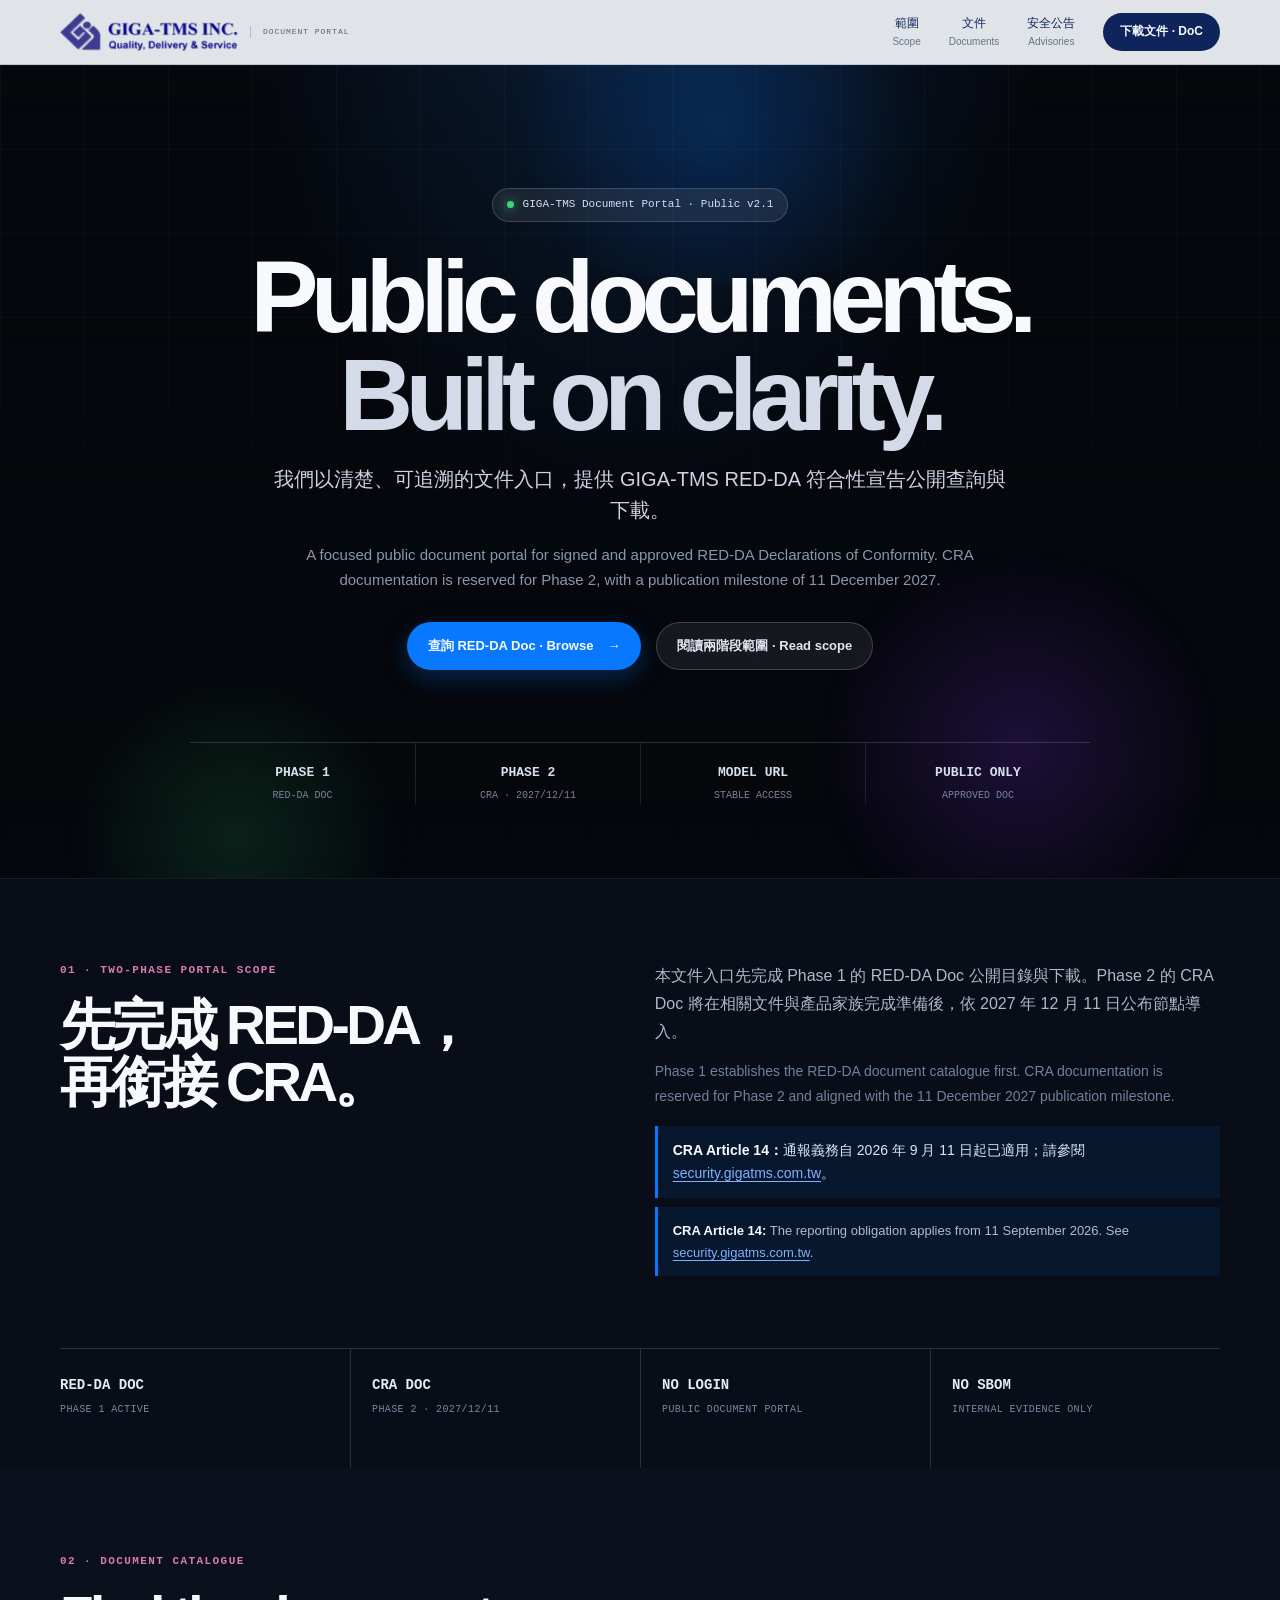
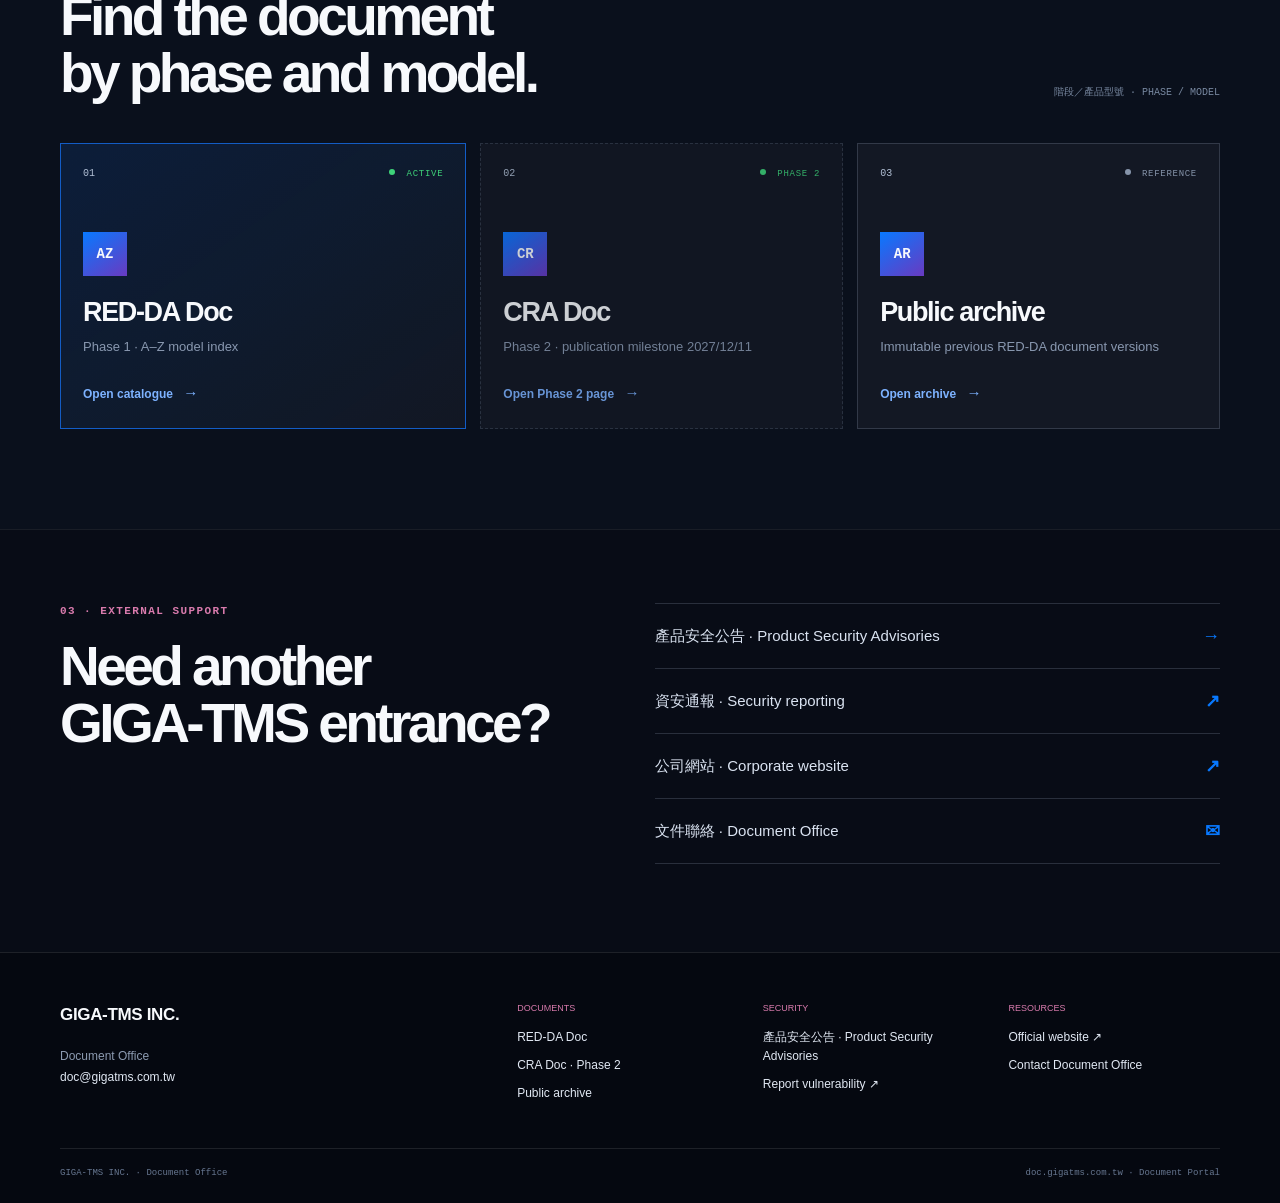
==== commit 546df4fb: "Update CRA Article 14 and immutable URL policy" ====
--- a/index.html
+++ b/index.html
@@ -18,8 +18,7 @@
       <nav class="nav" aria-label="Primary navigation">
         <a href="#scope"><span>範圍</span><small>Scope</small></a>
         <a href="#documents"><span>文件</span><small>Documents</small></a>
-        <a href="#verify"><span>驗證</span><small>Verify</small></a>
-          <a href="/security-advisories/"><span>安全公告</span><small>Advisories</small></a>
+        <a href="/security-advisories/"><span>安全公告</span><small>Advisories</small></a>
         <a class="nav-cta" href="/doc/red-da/">下載文件 · DoC</a>
       </nav>
     </div>
@@ -34,7 +33,7 @@
       <div class="hero-inner shell">
         <div class="hero-badge"><span class="live-dot"></span> GIGA-TMS Document Portal · Public v2.1</div>
         <h1 id="hero-title">Public documents.<br><span>Built on clarity.</span></h1>
-        <p class="hero-cn">我們以清楚、可驗證的文件入口，提供 GIGA-TMS RED-DA 符合性宣告公開查詢與下載。</p>
+        <p class="hero-cn">我們以清楚、可追溯的文件入口，提供 GIGA-TMS RED-DA 符合性宣告公開查詢與下載。</p>
         <p class="hero-en">A focused public document portal for signed and approved RED-DA Declarations of Conformity. CRA documentation is reserved for Phase 2, with a publication milestone of 11 December 2027.</p>
         <div class="hero-actions">
           <a class="button button-primary" href="/doc/red-da/">查詢 RED-DA Doc · Browse <span aria-hidden="true">→</span></a>
@@ -52,7 +51,7 @@
     <section class="dark-section commitment" id="scope" aria-labelledby="scope-title">
       <div class="shell split-heading">
         <div><p class="section-kicker">01 · TWO-PHASE PORTAL SCOPE</p><h2 id="scope-title">先完成 RED-DA，<br>再銜接 CRA。</h2></div>
-        <div class="section-copy"><p>本文件入口先完成 Phase 1 的 RED-DA Doc 公開目錄與下載。Phase 2 的 CRA Doc 將在相關文件與產品家族完成準備後，依 2027 年 12 月 11 日公布節點導入。</p><p>Phase 1 establishes the RED-DA document catalogue first. CRA documentation is reserved for Phase 2 and aligned with the 11 December 2027 publication milestone.</p></div>
+        <div class="section-copy"><p>本文件入口先完成 Phase 1 的 RED-DA Doc 公開目錄與下載。Phase 2 的 CRA Doc 將在相關文件與產品家族完成準備後，依 2027 年 12 月 11 日公布節點導入。</p><p>Phase 1 establishes the RED-DA document catalogue first. CRA documentation is reserved for Phase 2 and aligned with the 11 December 2027 publication milestone.</p><p class="phase2-alert"><strong>CRA Article 14：</strong>通報義務自 2026 年 9 月 11 日起已適用；請參閱 <a href="https://security.gigatms.com.tw" target="_blank" rel="noopener">security.gigatms.com.tw</a>。</p><p class="phase2-alert phase2-alert-en"><strong>CRA Article 14:</strong> The reporting obligation applies from 11 September 2026. See <a href="https://security.gigatms.com.tw" target="_blank" rel="noopener">security.gigatms.com.tw</a>.</p></div>
       </div>
       <div class="shell metric-row">
         <div><strong>RED-DA DOC</strong><span>PHASE 1 ACTIVE</span></div>
@@ -85,21 +84,9 @@
       </div>
     </section>
 
-    <section class="dark-section verification" id="verify" aria-labelledby="verify-title">
-      <div class="shell split-heading">
-        <div><p class="section-kicker">03 · DOCUMENT VERIFICATION</p><h2 id="verify-title">Check the record<br>before you rely on it.</h2></div>
-        <div class="verification-list">
-          <div><span>01</span><strong>Model</strong><p>Does the declaration match the equipment?</p></div>
-          <div><span>02</span><strong>DoC number</strong><p>Is the declaration number consistent?</p></div>
-          <div><span>03</span><strong>Version &amp; date</strong><p>Is this the current issue?</p></div>
-          <div><span>04</span><strong>Source URL</strong><p>Is the file reached through this portal?</p></div>
-        </div>
-      </div>
-    </section>
-
     <section class="dark-section support" aria-labelledby="support-title">
       <div class="shell support-grid">
-        <div><p class="section-kicker">04 · EXTERNAL SUPPORT</p><h2 id="support-title">Need another<br>GIGA-TMS entrance?</h2></div>
+        <div><p class="section-kicker">03 · EXTERNAL SUPPORT</p><h2 id="support-title">Need another<br>GIGA-TMS entrance?</h2></div>
         <div class="support-links">
           <a href="/security-advisories/"><span>產品安全公告 · Product Security Advisories</span><b>→</b></a>
           <a href="https://security.gigatms.com.tw" target="_blank" rel="noopener"><span>資安通報 · Security reporting</span><b>↗</b></a>
--- a/assets/style.css
+++ b/assets/style.css
@@ -70,6 +70,10 @@
 .section-copy { align-self: end; max-width: 610px; color: #aeb9ca; font-size: 16px; line-height: 1.75; }
 .section-copy p { margin: 0; }
 .section-copy p + p { margin-top: 13px; color: #71819b; font-size: 14px; }
+.section-copy .phase2-alert { margin-top: 18px; padding: 13px 15px; border-left: 3px solid var(--blue); color: #dce6f5; background: rgba(8, 121, 255, .09); font-size: 14px; line-height: 1.65; }
+.section-copy .phase2-alert strong { color: var(--white); }
+.section-copy .phase2-alert a { color: var(--blue-light); text-decoration: underline; text-underline-offset: 3px; }
+.section-copy .phase2-alert-en { margin-top: 9px; color: #aebbd0; font-size: 13px; }
 .metric-row { display: grid; grid-template-columns: repeat(4, 1fr); margin-top: 72px; border-top: 1px solid var(--line); }
 .metric-row div { display: flex; flex-direction: column; gap: 5px; min-height: 119px; padding: 25px 18px 20px 0; font-family: var(--mono); }
 .metric-row div + div { padding-left: 21px; border-left: 1px solid var(--line); }
@@ -95,13 +99,6 @@
 .document-tile p { margin: 10px 0 0; color: #8998b0; font-size: 13px; }
 .tile-link { margin-top: 24px; color: var(--blue-light); font-size: 12px; font-weight: 800; }
 .tile-link b { margin-left: 7px; font-size: 15px; }
-
-.verification { padding: 90px 0 100px; background: var(--dark); }
-.verification-list { padding-top: 1px; }
-.verification-list div { display: grid; grid-template-columns: 42px 150px 1fr; gap: 12px; align-items: center; min-height: 65px; border-bottom: 1px solid var(--line); }
-.verification-list span { color: #d97bad; font-family: var(--mono); font-size: 11px; font-weight: 800; }
-.verification-list strong { color: #e5ebf5; font-size: 15px; }
-.verification-list p { margin: 0; color: #8291aa; font-size: 13px; }
 
 .support { padding: 73px 0 88px; background: #080c16; border-top: 1px solid rgba(255, 255, 255, .07); }
 .support-grid { display: grid; grid-template-columns: 1fr 1.12fr; gap: 90px; }
@@ -153,8 +150,6 @@
   .metric-row div:nth-child(3) { padding-left: 0; border-left: 0; }
   .document-grid { grid-template-columns: 1fr; }
   .document-tile:first-child { grid-column: auto; }
-  .verification-list div { grid-template-columns: 35px 1fr; gap: 10px; padding: 14px 0; }
-  .verification-list p { grid-column: 2; }
   .footer-grid { grid-template-columns: 1fr; gap: 27px; }
   .footer-bottom { align-items: flex-start; flex-direction: column; }
 }
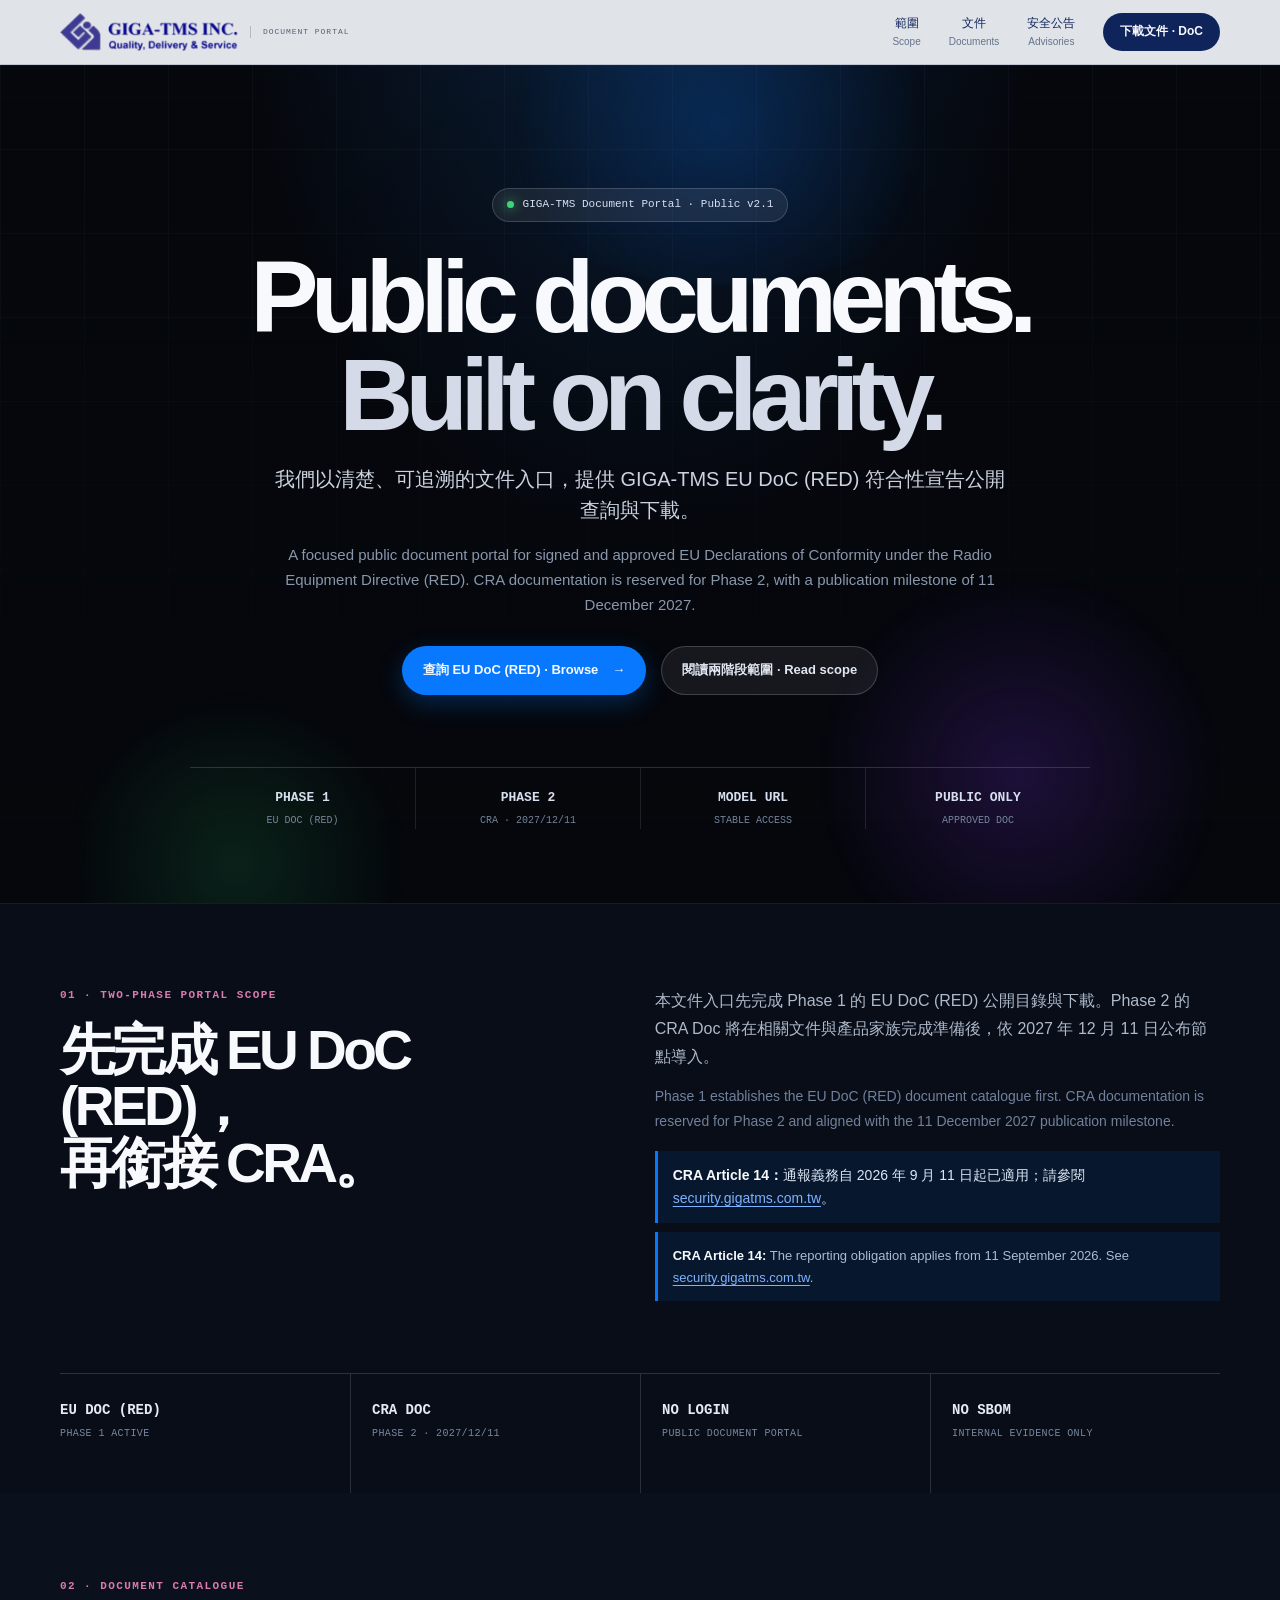
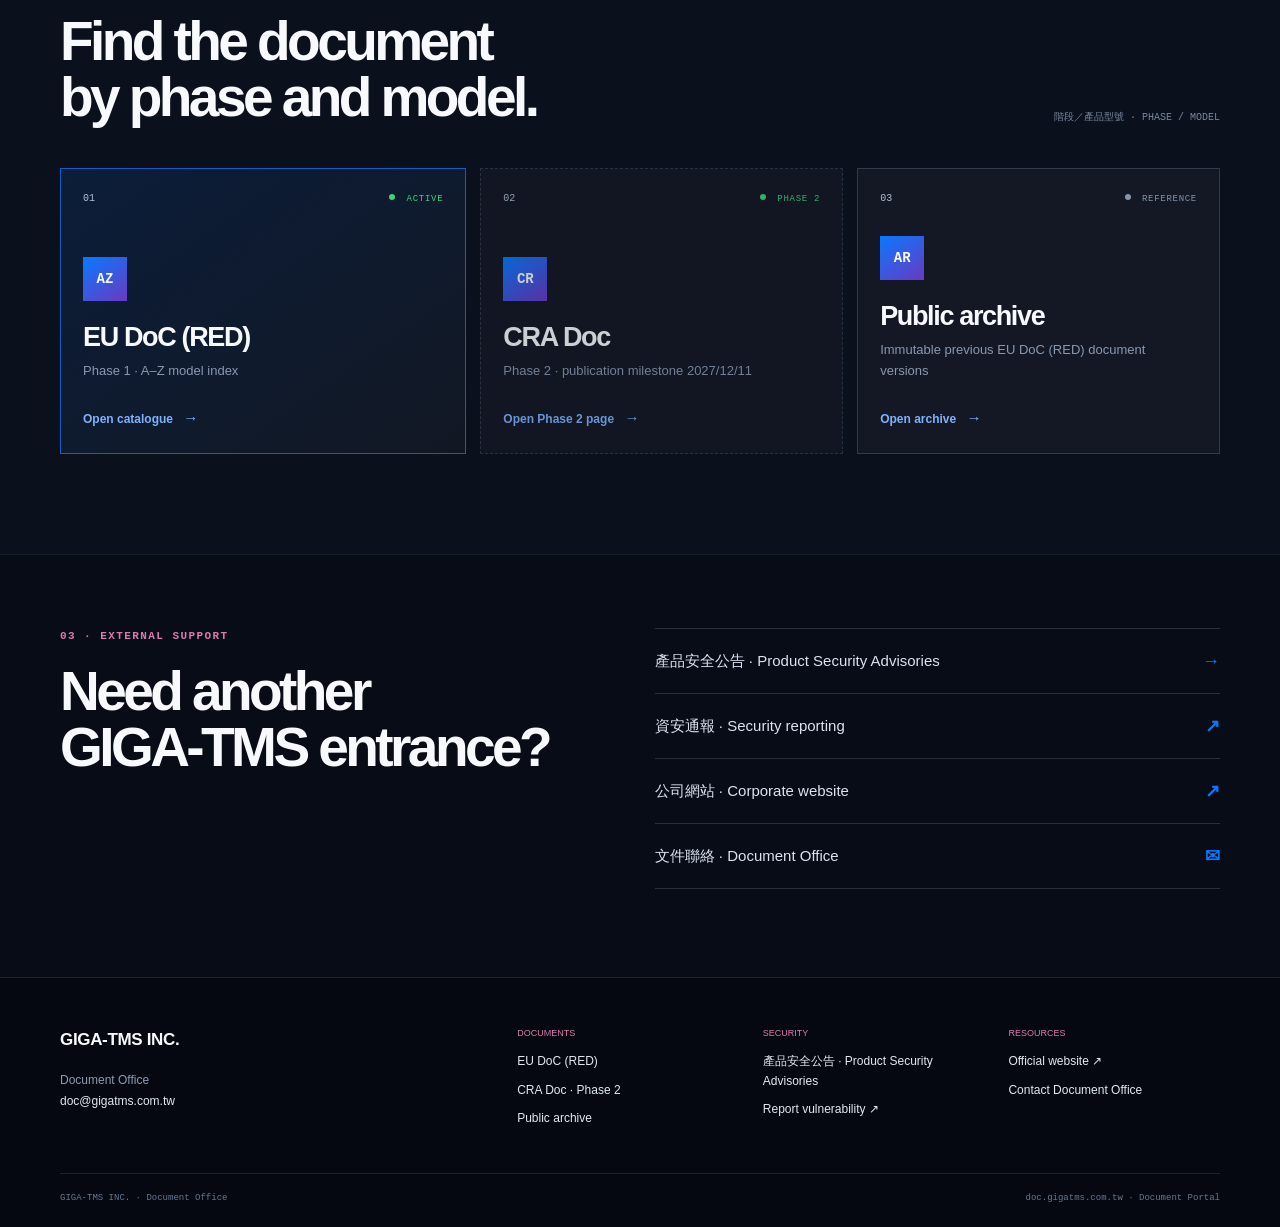
==== commit 057707f0: "Trial EU DoC RED catalogue route" ====
--- a/index.html
+++ b/index.html
@@ -3,8 +3,8 @@
 <head>
   <meta charset="UTF-8">
   <meta name="viewport" content="width=device-width, initial-scale=1">
-  <title>GIGA-TMS Document Portal · RED-DA Doc</title>
-  <meta name="description" content="GIGA-TMS public document portal for signed and approved RED-DA Declarations of Conformity, with a reserved Phase 2 CRA document space.">
+  <title>GIGA-TMS Document Portal · EU DoC (RED)</title>
+  <meta name="description" content="GIGA-TMS public document portal for signed and approved EU Declarations of Conformity under the Radio Equipment Directive (RED), with a reserved Phase 2 CRA document space.">
   <meta name="theme-color" content="#05070c">
   <link rel="stylesheet" href="/assets/style.css">
 </head>
@@ -19,7 +19,7 @@
         <a href="#scope"><span>範圍</span><small>Scope</small></a>
         <a href="#documents"><span>文件</span><small>Documents</small></a>
         <a href="/security-advisories/"><span>安全公告</span><small>Advisories</small></a>
-        <a class="nav-cta" href="/doc/red-da/">下載文件 · DoC</a>
+        <a class="nav-cta" href="/doc/eu-doc-red/">下載文件 · DoC</a>
       </nav>
     </div>
   </header>
@@ -33,14 +33,14 @@
       <div class="hero-inner shell">
         <div class="hero-badge"><span class="live-dot"></span> GIGA-TMS Document Portal · Public v2.1</div>
         <h1 id="hero-title">Public documents.<br><span>Built on clarity.</span></h1>
-        <p class="hero-cn">我們以清楚、可追溯的文件入口，提供 GIGA-TMS RED-DA 符合性宣告公開查詢與下載。</p>
-        <p class="hero-en">A focused public document portal for signed and approved RED-DA Declarations of Conformity. CRA documentation is reserved for Phase 2, with a publication milestone of 11 December 2027.</p>
+        <p class="hero-cn">我們以清楚、可追溯的文件入口，提供 GIGA-TMS EU DoC (RED) 符合性宣告公開查詢與下載。</p>
+        <p class="hero-en">A focused public document portal for signed and approved EU Declarations of Conformity under the Radio Equipment Directive (RED). CRA documentation is reserved for Phase 2, with a publication milestone of 11 December 2027.</p>
         <div class="hero-actions">
-          <a class="button button-primary" href="/doc/red-da/">查詢 RED-DA Doc · Browse <span aria-hidden="true">→</span></a>
+          <a class="button button-primary" href="/doc/eu-doc-red/">查詢 EU DoC (RED) · Browse <span aria-hidden="true">→</span></a>
           <a class="button button-secondary" href="#scope">閱讀兩階段範圍 · Read scope</a>
         </div>
         <div class="hero-stats">
-          <div><strong>PHASE 1</strong><span>RED-DA DOC</span></div>
+          <div><strong>PHASE 1</strong><span>EU DOC (RED)</span></div>
           <div><strong>PHASE 2</strong><span>CRA · 2027/12/11</span></div>
           <div><strong>MODEL URL</strong><span>STABLE ACCESS</span></div>
           <div><strong>PUBLIC ONLY</strong><span>APPROVED DOC</span></div>
@@ -50,11 +50,11 @@
 
     <section class="dark-section commitment" id="scope" aria-labelledby="scope-title">
       <div class="shell split-heading">
-        <div><p class="section-kicker">01 · TWO-PHASE PORTAL SCOPE</p><h2 id="scope-title">先完成 RED-DA，<br>再銜接 CRA。</h2></div>
-        <div class="section-copy"><p>本文件入口先完成 Phase 1 的 RED-DA Doc 公開目錄與下載。Phase 2 的 CRA Doc 將在相關文件與產品家族完成準備後，依 2027 年 12 月 11 日公布節點導入。</p><p>Phase 1 establishes the RED-DA document catalogue first. CRA documentation is reserved for Phase 2 and aligned with the 11 December 2027 publication milestone.</p><p class="phase2-alert"><strong>CRA Article 14：</strong>通報義務自 2026 年 9 月 11 日起已適用；請參閱 <a href="https://security.gigatms.com.tw" target="_blank" rel="noopener">security.gigatms.com.tw</a>。</p><p class="phase2-alert phase2-alert-en"><strong>CRA Article 14:</strong> The reporting obligation applies from 11 September 2026. See <a href="https://security.gigatms.com.tw" target="_blank" rel="noopener">security.gigatms.com.tw</a>.</p></div>
+        <div><p class="section-kicker">01 · TWO-PHASE PORTAL SCOPE</p><h2 id="scope-title">先完成 EU DoC (RED)，<br>再銜接 CRA。</h2></div>
+        <div class="section-copy"><p>本文件入口先完成 Phase 1 的 EU DoC (RED) 公開目錄與下載。Phase 2 的 CRA Doc 將在相關文件與產品家族完成準備後，依 2027 年 12 月 11 日公布節點導入。</p><p>Phase 1 establishes the EU DoC (RED) document catalogue first. CRA documentation is reserved for Phase 2 and aligned with the 11 December 2027 publication milestone.</p><p class="phase2-alert"><strong>CRA Article 14：</strong>通報義務自 2026 年 9 月 11 日起已適用；請參閱 <a href="https://security.gigatms.com.tw" target="_blank" rel="noopener">security.gigatms.com.tw</a>。</p><p class="phase2-alert phase2-alert-en"><strong>CRA Article 14:</strong> The reporting obligation applies from 11 September 2026. See <a href="https://security.gigatms.com.tw" target="_blank" rel="noopener">security.gigatms.com.tw</a>.</p></div>
       </div>
       <div class="shell metric-row">
-        <div><strong>RED-DA DOC</strong><span>PHASE 1 ACTIVE</span></div>
+        <div><strong>EU DOC (RED)</strong><span>PHASE 1 ACTIVE</span></div>
         <div><strong>CRA DOC</strong><span>PHASE 2 · 2027/12/11</span></div>
         <div><strong>NO LOGIN</strong><span>PUBLIC DOCUMENT PORTAL</span></div>
         <div><strong>NO SBOM</strong><span>INTERNAL EVIDENCE ONLY</span></div>
@@ -65,9 +65,9 @@
       <div class="shell">
         <div class="section-head"><div><p class="section-kicker">02 · DOCUMENT CATALOGUE</p><h2 id="documents-title">Find the document<br>by phase and model.</h2></div><span class="section-note">階段／產品型號 · PHASE / MODEL</span></div>
         <div class="document-grid">
-          <a class="document-tile document-tile-active" href="/doc/red-da/">
+          <a class="document-tile document-tile-active" href="/doc/eu-doc-red/">
             <div class="tile-top"><span>01</span><span class="tile-status"><i></i> ACTIVE</span></div>
-            <div class="tile-main"><span class="tile-mark">AZ</span><h3>RED-DA Doc</h3><p>Phase 1 · A–Z model index</p></div>
+            <div class="tile-main"><span class="tile-mark">AZ</span><h3>EU DoC (RED)</h3><p>Phase 1 · A–Z model index</p></div>
             <span class="tile-link">Open catalogue <b>→</b></span>
           </a>
           <a class="document-tile document-tile-phase2" href="/doc/cra/" aria-label="Open CRA Doc Phase 2 page">
@@ -75,9 +75,9 @@
             <div class="tile-main"><span class="tile-mark">CR</span><h3>CRA Doc</h3><p>Phase 2 · publication milestone 2027/12/11</p></div>
             <span class="tile-link">Open Phase 2 page <b>→</b></span>
           </a>
-          <a class="document-tile" href="/doc/red-da/archive/">
+          <a class="document-tile" href="/doc/eu-doc-red/archive/">
             <div class="tile-top"><span>03</span><span class="tile-status tile-status-muted"><i></i> REFERENCE</span></div>
-            <div class="tile-main"><span class="tile-mark">AR</span><h3>Public archive</h3><p>Immutable previous RED-DA document versions</p></div>
+            <div class="tile-main"><span class="tile-mark">AR</span><h3>Public archive</h3><p>Immutable previous EU DoC (RED) document versions</p></div>
             <span class="tile-link">Open archive <b>→</b></span>
           </a>
         </div>
@@ -100,7 +100,7 @@
   <footer class="site-footer">
     <div class="shell footer-grid">
       <div class="footer-brand"><strong class="footer-company-name">GIGA-TMS INC.</strong><p>Document Office<br><a href="mailto:doc@gigatms.com.tw">doc@gigatms.com.tw</a></p></div>
-      <div><p class="footer-label">DOCUMENTS</p><a href="/doc/red-da/">RED-DA Doc</a><a href="/doc/cra/">CRA Doc · Phase 2</a><a href="/doc/red-da/archive/">Public archive</a></div>
+      <div><p class="footer-label">DOCUMENTS</p><a href="/doc/eu-doc-red/">EU DoC (RED)</a><a href="/doc/cra/">CRA Doc · Phase 2</a><a href="/doc/eu-doc-red/archive/">Public archive</a></div>
       <div><p class="footer-label">SECURITY</p><a href="/security-advisories/">產品安全公告 · Product Security Advisories</a><a href="https://security.gigatms.com.tw" target="_blank" rel="noopener">Report vulnerability ↗</a></div>
       <div><p class="footer-label">RESOURCES</p><a href="https://www.gigatms.com.tw" target="_blank" rel="noopener">Official website ↗</a><a href="mailto:doc@gigatms.com.tw">Contact Document Office</a></div>
     </div>
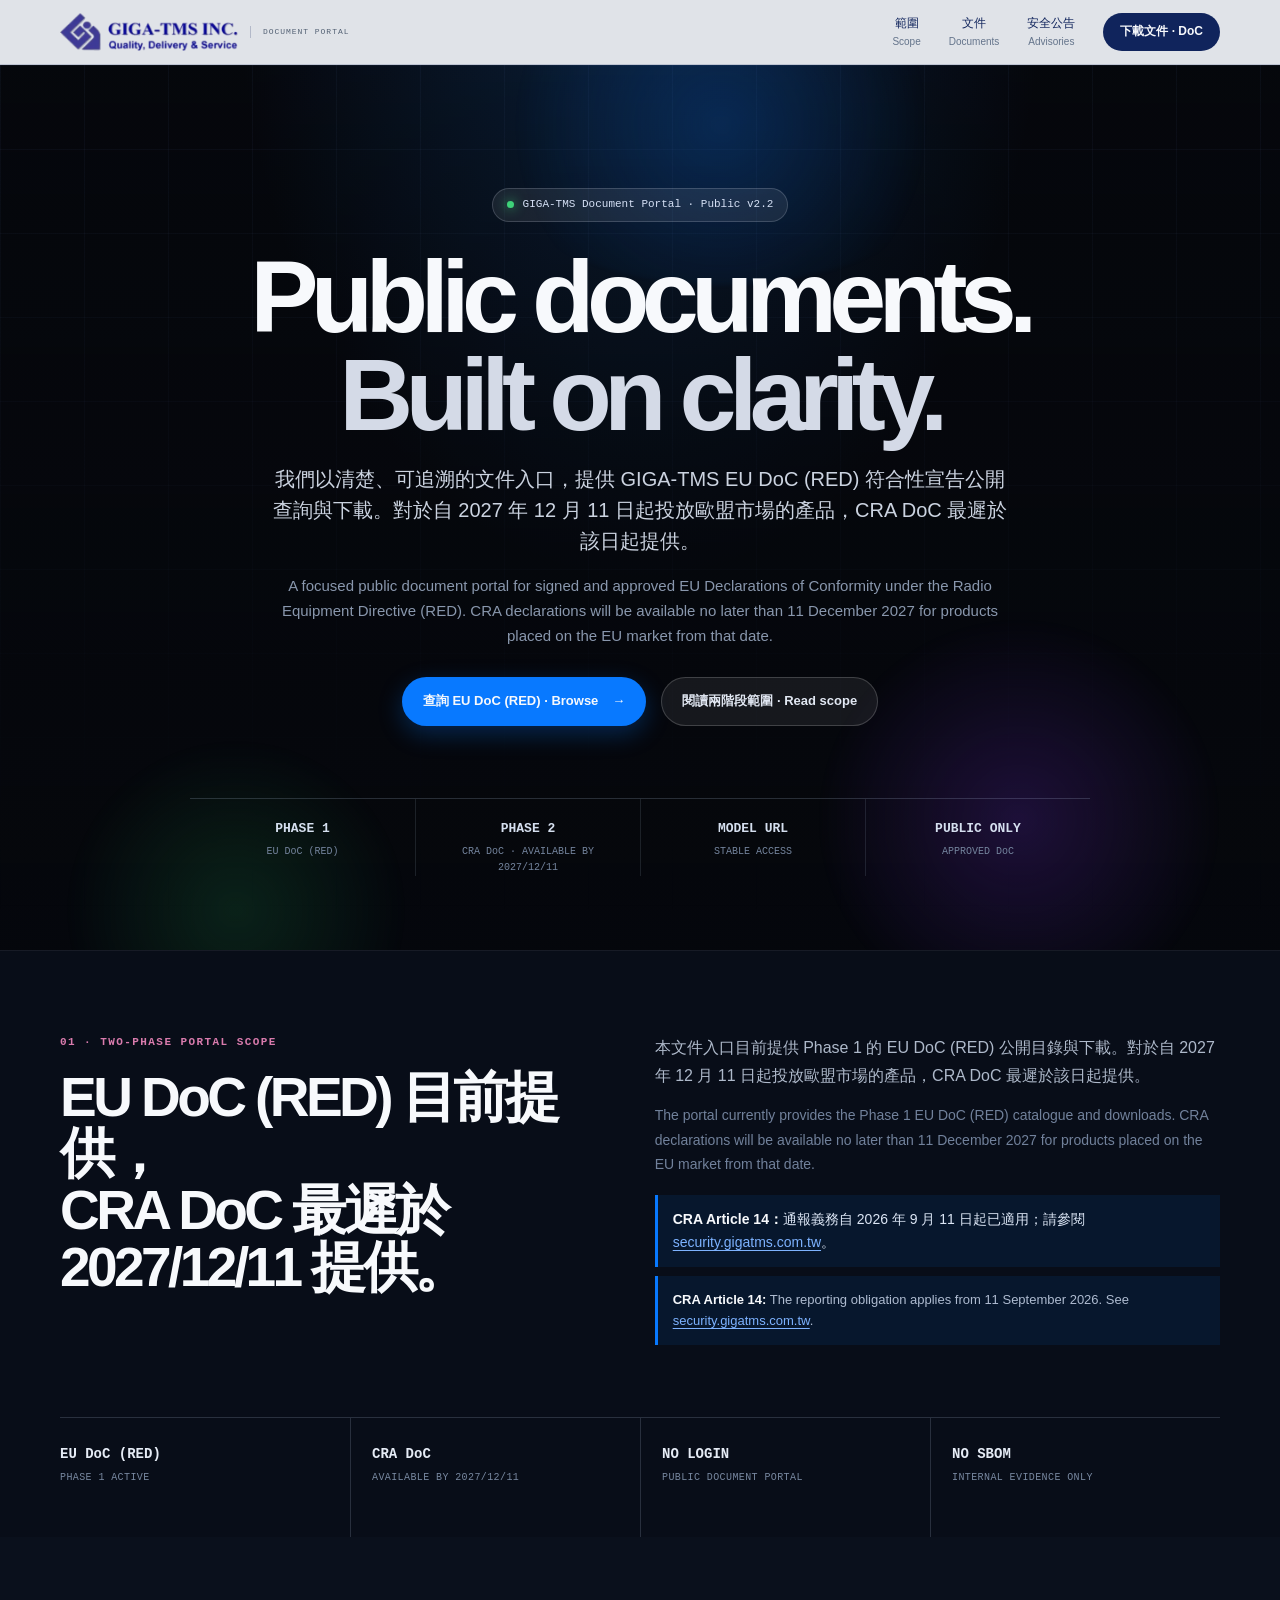
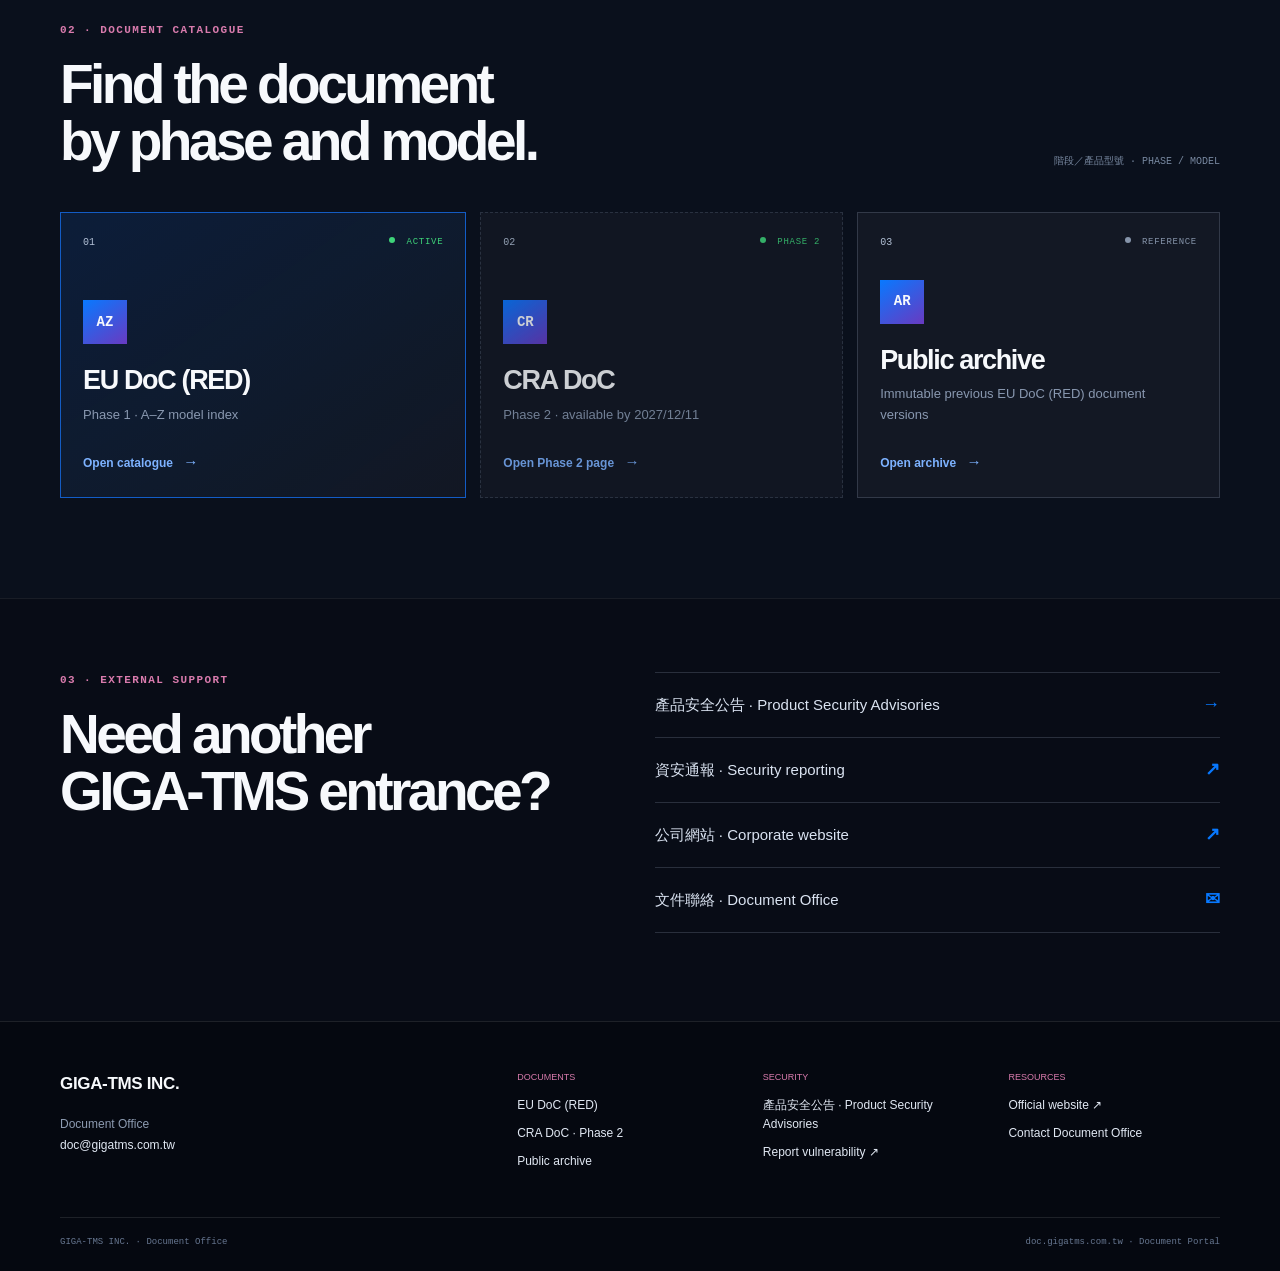
==== commit 8bf49889: "Clarify CRA DoC availability and standardize casing" ====
--- a/index.html
+++ b/index.html
@@ -31,31 +31,31 @@
       <div class="hero-glow hero-glow-purple"></div>
       <div class="hero-glow hero-glow-green"></div>
       <div class="hero-inner shell">
-        <div class="hero-badge"><span class="live-dot"></span> GIGA-TMS Document Portal · Public v2.1</div>
+        <div class="hero-badge"><span class="live-dot"></span> GIGA-TMS Document Portal · Public v2.2</div>
         <h1 id="hero-title">Public documents.<br><span>Built on clarity.</span></h1>
-        <p class="hero-cn">我們以清楚、可追溯的文件入口，提供 GIGA-TMS EU DoC (RED) 符合性宣告公開查詢與下載。</p>
-        <p class="hero-en">A focused public document portal for signed and approved EU Declarations of Conformity under the Radio Equipment Directive (RED). CRA documentation is reserved for Phase 2, with a publication milestone of 11 December 2027.</p>
+        <p class="hero-cn">我們以清楚、可追溯的文件入口，提供 GIGA-TMS EU DoC (RED) 符合性宣告公開查詢與下載。對於自 2027 年 12 月 11 日起投放歐盟市場的產品，CRA DoC 最遲於該日起提供。</p>
+        <p class="hero-en">A focused public document portal for signed and approved EU Declarations of Conformity under the Radio Equipment Directive (RED). CRA declarations will be available no later than 11 December 2027 for products placed on the EU market from that date.</p>
         <div class="hero-actions">
           <a class="button button-primary" href="/doc/eu-doc-red/">查詢 EU DoC (RED) · Browse <span aria-hidden="true">→</span></a>
           <a class="button button-secondary" href="#scope">閱讀兩階段範圍 · Read scope</a>
         </div>
         <div class="hero-stats">
-          <div><strong>PHASE 1</strong><span>EU DOC (RED)</span></div>
-          <div><strong>PHASE 2</strong><span>CRA · 2027/12/11</span></div>
+          <div><strong>PHASE 1</strong><span>EU DoC (RED)</span></div>
+        <div><strong>PHASE 2</strong><span>CRA DoC · AVAILABLE BY 2027/12/11</span></div>
           <div><strong>MODEL URL</strong><span>STABLE ACCESS</span></div>
-          <div><strong>PUBLIC ONLY</strong><span>APPROVED DOC</span></div>
+          <div><strong>PUBLIC ONLY</strong><span>APPROVED DoC</span></div>
         </div>
       </div>
     </section>
 
     <section class="dark-section commitment" id="scope" aria-labelledby="scope-title">
       <div class="shell split-heading">
-        <div><p class="section-kicker">01 · TWO-PHASE PORTAL SCOPE</p><h2 id="scope-title">先完成 EU DoC (RED)，<br>再銜接 CRA。</h2></div>
-        <div class="section-copy"><p>本文件入口先完成 Phase 1 的 EU DoC (RED) 公開目錄與下載。Phase 2 的 CRA Doc 將在相關文件與產品家族完成準備後，依 2027 年 12 月 11 日公布節點導入。</p><p>Phase 1 establishes the EU DoC (RED) document catalogue first. CRA documentation is reserved for Phase 2 and aligned with the 11 December 2027 publication milestone.</p><p class="phase2-alert"><strong>CRA Article 14：</strong>通報義務自 2026 年 9 月 11 日起已適用；請參閱 <a href="https://security.gigatms.com.tw" target="_blank" rel="noopener">security.gigatms.com.tw</a>。</p><p class="phase2-alert phase2-alert-en"><strong>CRA Article 14:</strong> The reporting obligation applies from 11 September 2026. See <a href="https://security.gigatms.com.tw" target="_blank" rel="noopener">security.gigatms.com.tw</a>.</p></div>
+        <div><p class="section-kicker">01 · TWO-PHASE PORTAL SCOPE</p><h2 id="scope-title">EU DoC (RED) 目前提供，<br>CRA DoC 最遲於 2027/12/11 提供。</h2></div>
+        <div class="section-copy"><p>本文件入口目前提供 Phase 1 的 EU DoC (RED) 公開目錄與下載。對於自 2027 年 12 月 11 日起投放歐盟市場的產品，CRA DoC 最遲於該日起提供。</p><p>The portal currently provides the Phase 1 EU DoC (RED) catalogue and downloads. CRA declarations will be available no later than 11 December 2027 for products placed on the EU market from that date.</p><p class="phase2-alert"><strong>CRA Article 14：</strong>通報義務自 2026 年 9 月 11 日起已適用；請參閱 <a href="https://security.gigatms.com.tw" target="_blank" rel="noopener">security.gigatms.com.tw</a>。</p><p class="phase2-alert phase2-alert-en"><strong>CRA Article 14:</strong> The reporting obligation applies from 11 September 2026. See <a href="https://security.gigatms.com.tw" target="_blank" rel="noopener">security.gigatms.com.tw</a>.</p></div>
       </div>
       <div class="shell metric-row">
-        <div><strong>EU DOC (RED)</strong><span>PHASE 1 ACTIVE</span></div>
-        <div><strong>CRA DOC</strong><span>PHASE 2 · 2027/12/11</span></div>
+        <div><strong>EU DoC (RED)</strong><span>PHASE 1 ACTIVE</span></div>
+        <div><strong>CRA DoC</strong><span>AVAILABLE BY 2027/12/11</span></div>
         <div><strong>NO LOGIN</strong><span>PUBLIC DOCUMENT PORTAL</span></div>
         <div><strong>NO SBOM</strong><span>INTERNAL EVIDENCE ONLY</span></div>
       </div>
@@ -70,9 +70,9 @@
             <div class="tile-main"><span class="tile-mark">AZ</span><h3>EU DoC (RED)</h3><p>Phase 1 · A–Z model index</p></div>
             <span class="tile-link">Open catalogue <b>→</b></span>
           </a>
-          <a class="document-tile document-tile-phase2" href="/doc/cra/" aria-label="Open CRA Doc Phase 2 page">
+          <a class="document-tile document-tile-phase2" href="/doc/cra/" aria-label="Open CRA DoC Phase 2 page">
             <div class="tile-top"><span>02</span><span class="tile-status"><i></i> PHASE 2</span></div>
-            <div class="tile-main"><span class="tile-mark">CR</span><h3>CRA Doc</h3><p>Phase 2 · publication milestone 2027/12/11</p></div>
+            <div class="tile-main"><span class="tile-mark">CR</span><h3>CRA DoC</h3><p>Phase 2 · available by 2027/12/11</p></div>
             <span class="tile-link">Open Phase 2 page <b>→</b></span>
           </a>
           <a class="document-tile" href="/doc/eu-doc-red/archive/">
@@ -100,7 +100,7 @@
   <footer class="site-footer">
     <div class="shell footer-grid">
       <div class="footer-brand"><strong class="footer-company-name">GIGA-TMS INC.</strong><p>Document Office<br><a href="mailto:doc@gigatms.com.tw">doc@gigatms.com.tw</a></p></div>
-      <div><p class="footer-label">DOCUMENTS</p><a href="/doc/eu-doc-red/">EU DoC (RED)</a><a href="/doc/cra/">CRA Doc · Phase 2</a><a href="/doc/eu-doc-red/archive/">Public archive</a></div>
+      <div><p class="footer-label">DOCUMENTS</p><a href="/doc/eu-doc-red/">EU DoC (RED)</a><a href="/doc/cra/">CRA DoC · Phase 2</a><a href="/doc/eu-doc-red/archive/">Public archive</a></div>
       <div><p class="footer-label">SECURITY</p><a href="/security-advisories/">產品安全公告 · Product Security Advisories</a><a href="https://security.gigatms.com.tw" target="_blank" rel="noopener">Report vulnerability ↗</a></div>
       <div><p class="footer-label">RESOURCES</p><a href="https://www.gigatms.com.tw" target="_blank" rel="noopener">Official website ↗</a><a href="mailto:doc@gigatms.com.tw">Contact Document Office</a></div>
     </div>
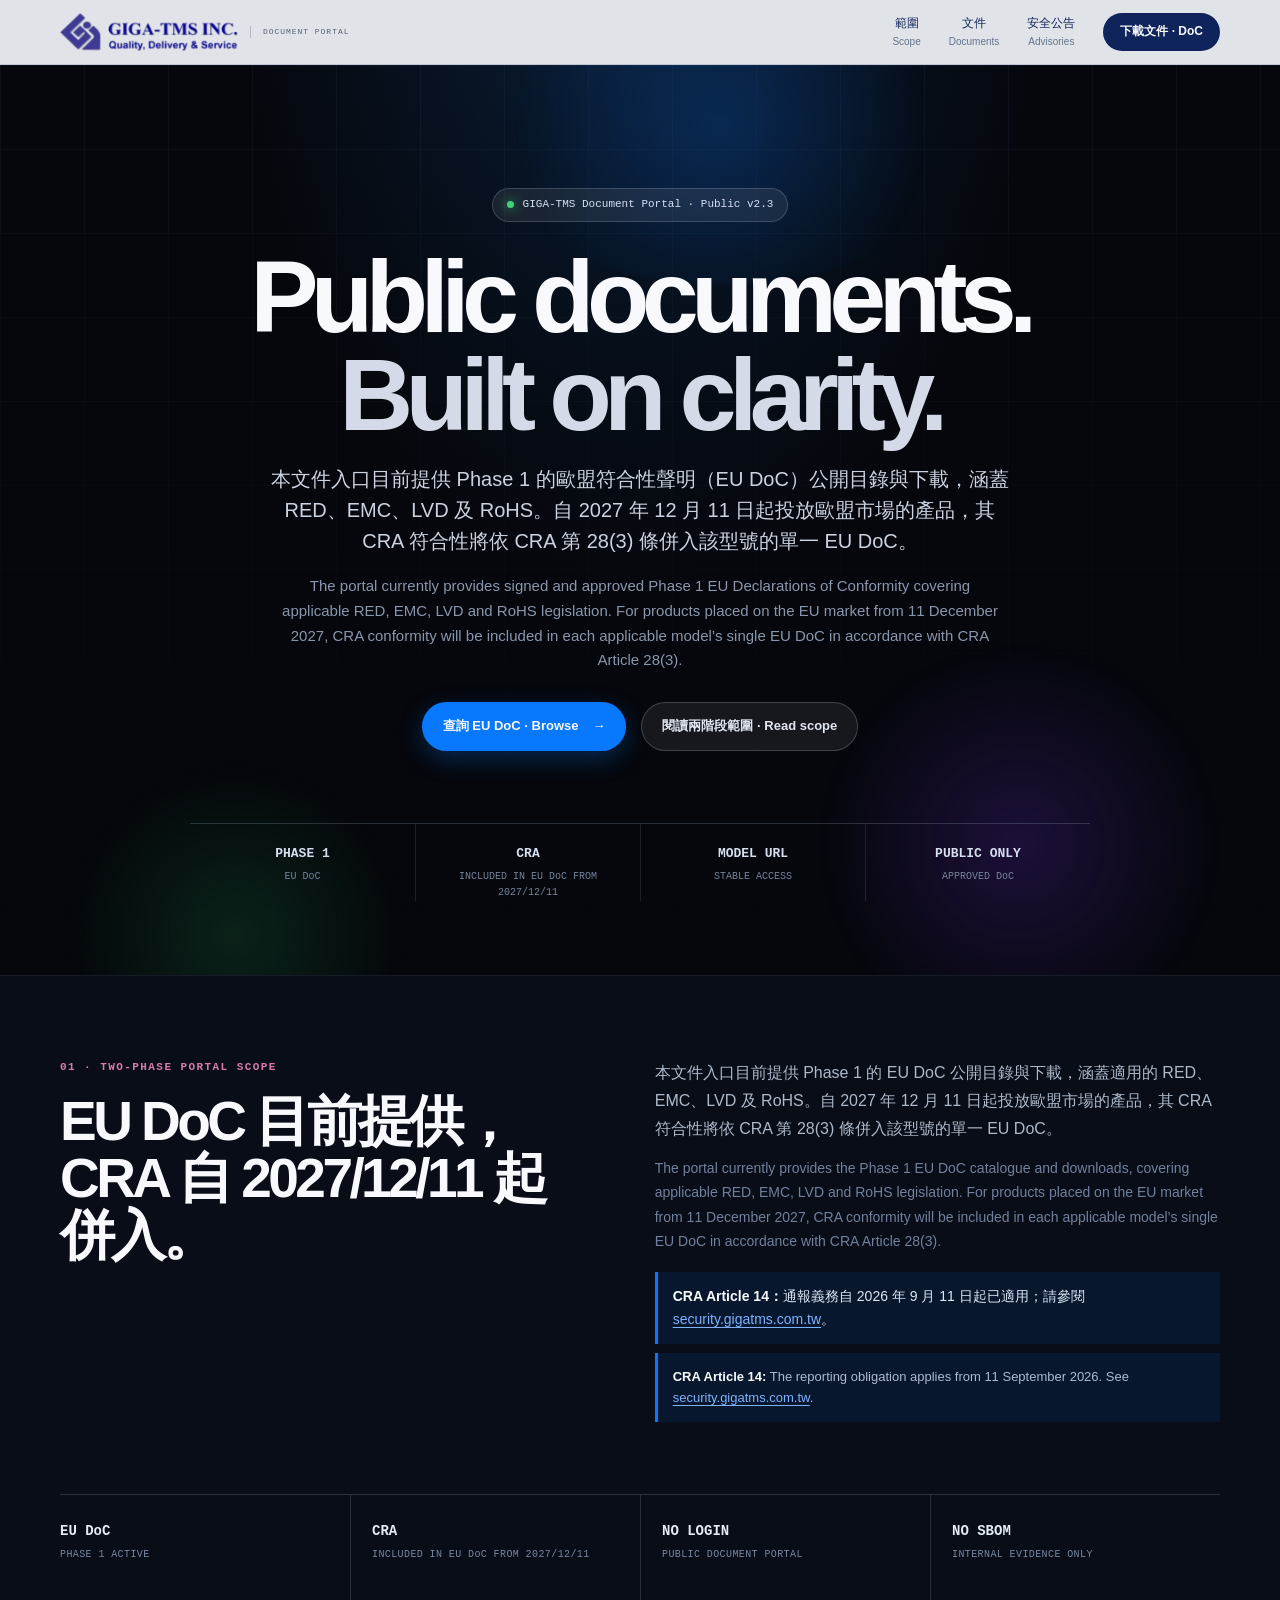
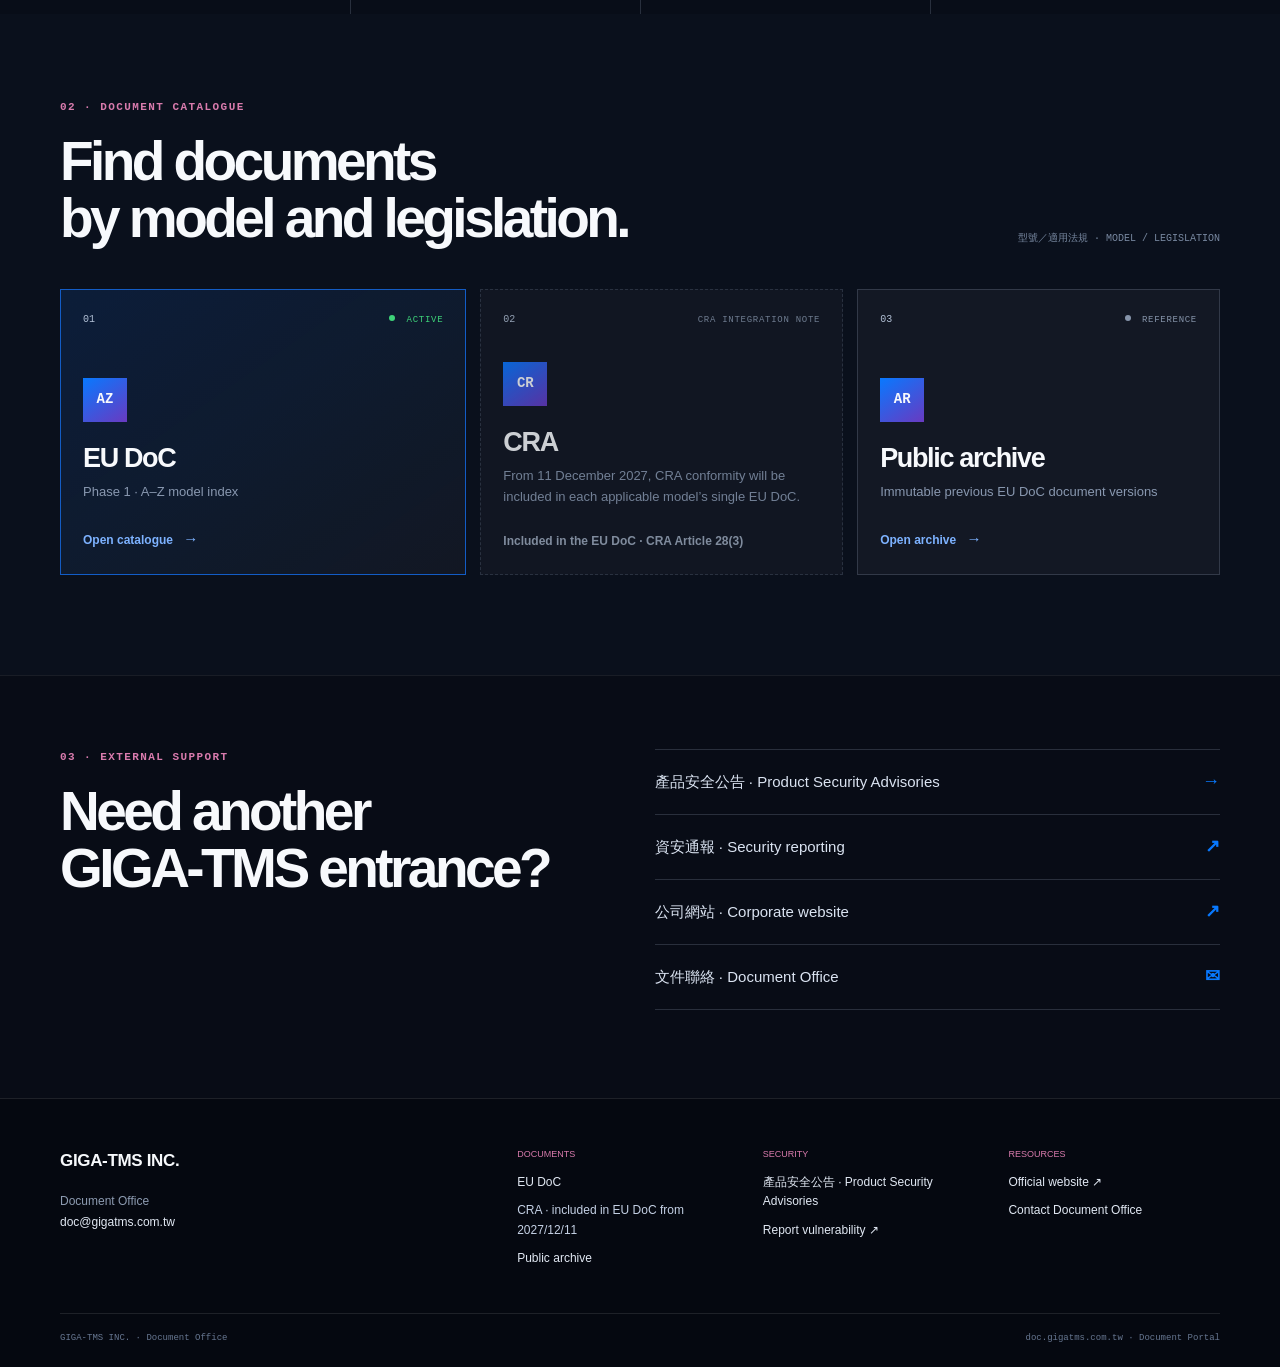
==== commit 72367962: "Clarify EU DoC catalogue and CRA integration" ====
--- a/index.html
+++ b/index.html
@@ -3,8 +3,8 @@
 <head>
   <meta charset="UTF-8">
   <meta name="viewport" content="width=device-width, initial-scale=1">
-  <title>GIGA-TMS Document Portal · EU DoC (RED)</title>
-  <meta name="description" content="GIGA-TMS public document portal for signed and approved EU Declarations of Conformity under the Radio Equipment Directive (RED), with a reserved Phase 2 CRA document space.">
+  <title>GIGA-TMS Document Portal · EU DoC</title>
+  <meta name="description" content="GIGA-TMS public portal for signed and approved EU Declarations of Conformity covering applicable RED, EMC, LVD and RoHS legislation. CRA conformity will be included in the applicable model’s single EU DoC from 11 December 2027.">
   <meta name="theme-color" content="#05070c">
   <link rel="stylesheet" href="/assets/style.css">
 </head>
@@ -31,17 +31,17 @@
       <div class="hero-glow hero-glow-purple"></div>
       <div class="hero-glow hero-glow-green"></div>
       <div class="hero-inner shell">
-        <div class="hero-badge"><span class="live-dot"></span> GIGA-TMS Document Portal · Public v2.2</div>
+        <div class="hero-badge"><span class="live-dot"></span> GIGA-TMS Document Portal · Public v2.3</div>
         <h1 id="hero-title">Public documents.<br><span>Built on clarity.</span></h1>
-        <p class="hero-cn">我們以清楚、可追溯的文件入口，提供 GIGA-TMS EU DoC (RED) 符合性宣告公開查詢與下載。對於自 2027 年 12 月 11 日起投放歐盟市場的產品，CRA DoC 最遲於該日起提供。</p>
-        <p class="hero-en">A focused public document portal for signed and approved EU Declarations of Conformity under the Radio Equipment Directive (RED). CRA declarations will be available no later than 11 December 2027 for products placed on the EU market from that date.</p>
+        <p class="hero-cn">本文件入口目前提供 Phase 1 的歐盟符合性聲明（EU DoC）公開目錄與下載，涵蓋 RED、EMC、LVD 及 RoHS。自 2027 年 12 月 11 日起投放歐盟市場的產品，其 CRA 符合性將依 CRA 第 28(3) 條併入該型號的單一 EU DoC。</p>
+        <p class="hero-en">The portal currently provides signed and approved Phase 1 EU Declarations of Conformity covering applicable RED, EMC, LVD and RoHS legislation. For products placed on the EU market from 11 December 2027, CRA conformity will be included in each applicable model’s single EU DoC in accordance with CRA Article 28(3).</p>
         <div class="hero-actions">
-          <a class="button button-primary" href="/doc/eu-doc-red/">查詢 EU DoC (RED) · Browse <span aria-hidden="true">→</span></a>
+          <a class="button button-primary" href="/doc/eu-doc-red/">查詢 EU DoC · Browse <span aria-hidden="true">→</span></a>
           <a class="button button-secondary" href="#scope">閱讀兩階段範圍 · Read scope</a>
         </div>
         <div class="hero-stats">
-          <div><strong>PHASE 1</strong><span>EU DoC (RED)</span></div>
-        <div><strong>PHASE 2</strong><span>CRA DoC · AVAILABLE BY 2027/12/11</span></div>
+          <div><strong>PHASE 1</strong><span>EU DoC</span></div>
+        <div><strong>CRA</strong><span>INCLUDED IN EU DoC FROM 2027/12/11</span></div>
           <div><strong>MODEL URL</strong><span>STABLE ACCESS</span></div>
           <div><strong>PUBLIC ONLY</strong><span>APPROVED DoC</span></div>
         </div>
@@ -50,12 +50,12 @@
 
     <section class="dark-section commitment" id="scope" aria-labelledby="scope-title">
       <div class="shell split-heading">
-        <div><p class="section-kicker">01 · TWO-PHASE PORTAL SCOPE</p><h2 id="scope-title">EU DoC (RED) 目前提供，<br>CRA DoC 最遲於 2027/12/11 提供。</h2></div>
-        <div class="section-copy"><p>本文件入口目前提供 Phase 1 的 EU DoC (RED) 公開目錄與下載。對於自 2027 年 12 月 11 日起投放歐盟市場的產品，CRA DoC 最遲於該日起提供。</p><p>The portal currently provides the Phase 1 EU DoC (RED) catalogue and downloads. CRA declarations will be available no later than 11 December 2027 for products placed on the EU market from that date.</p><p class="phase2-alert"><strong>CRA Article 14：</strong>通報義務自 2026 年 9 月 11 日起已適用；請參閱 <a href="https://security.gigatms.com.tw" target="_blank" rel="noopener">security.gigatms.com.tw</a>。</p><p class="phase2-alert phase2-alert-en"><strong>CRA Article 14:</strong> The reporting obligation applies from 11 September 2026. See <a href="https://security.gigatms.com.tw" target="_blank" rel="noopener">security.gigatms.com.tw</a>.</p></div>
+        <div><p class="section-kicker">01 · TWO-PHASE PORTAL SCOPE</p><h2 id="scope-title">EU DoC 目前提供，<br>CRA 自 2027/12/11 起併入。</h2></div>
+        <div class="section-copy"><p>本文件入口目前提供 Phase 1 的 EU DoC 公開目錄與下載，涵蓋適用的 RED、EMC、LVD 及 RoHS。自 2027 年 12 月 11 日起投放歐盟市場的產品，其 CRA 符合性將依 CRA 第 28(3) 條併入該型號的單一 EU DoC。</p><p>The portal currently provides the Phase 1 EU DoC catalogue and downloads, covering applicable RED, EMC, LVD and RoHS legislation. For products placed on the EU market from 11 December 2027, CRA conformity will be included in each applicable model’s single EU DoC in accordance with CRA Article 28(3).</p><p class="phase2-alert"><strong>CRA Article 14：</strong>通報義務自 2026 年 9 月 11 日起已適用；請參閱 <a href="https://security.gigatms.com.tw" target="_blank" rel="noopener">security.gigatms.com.tw</a>。</p><p class="phase2-alert phase2-alert-en"><strong>CRA Article 14:</strong> The reporting obligation applies from 11 September 2026. See <a href="https://security.gigatms.com.tw" target="_blank" rel="noopener">security.gigatms.com.tw</a>.</p></div>
       </div>
       <div class="shell metric-row">
-        <div><strong>EU DoC (RED)</strong><span>PHASE 1 ACTIVE</span></div>
-        <div><strong>CRA DoC</strong><span>AVAILABLE BY 2027/12/11</span></div>
+        <div><strong>EU DoC</strong><span>PHASE 1 ACTIVE</span></div>
+        <div><strong>CRA</strong><span>INCLUDED IN EU DoC FROM 2027/12/11</span></div>
         <div><strong>NO LOGIN</strong><span>PUBLIC DOCUMENT PORTAL</span></div>
         <div><strong>NO SBOM</strong><span>INTERNAL EVIDENCE ONLY</span></div>
       </div>
@@ -63,21 +63,21 @@
 
     <section class="dark-section documents" id="documents" aria-labelledby="documents-title">
       <div class="shell">
-        <div class="section-head"><div><p class="section-kicker">02 · DOCUMENT CATALOGUE</p><h2 id="documents-title">Find the document<br>by phase and model.</h2></div><span class="section-note">階段／產品型號 · PHASE / MODEL</span></div>
+        <div class="section-head"><div><p class="section-kicker">02 · DOCUMENT CATALOGUE</p><h2 id="documents-title">Find documents<br>by model and legislation.</h2></div><span class="section-note">型號／適用法規 · MODEL / LEGISLATION</span></div>
         <div class="document-grid">
           <a class="document-tile document-tile-active" href="/doc/eu-doc-red/">
             <div class="tile-top"><span>01</span><span class="tile-status"><i></i> ACTIVE</span></div>
-            <div class="tile-main"><span class="tile-mark">AZ</span><h3>EU DoC (RED)</h3><p>Phase 1 · A–Z model index</p></div>
+            <div class="tile-main"><span class="tile-mark">AZ</span><h3>EU DoC</h3><p>Phase 1 · A–Z model index</p></div>
             <span class="tile-link">Open catalogue <b>→</b></span>
           </a>
-          <a class="document-tile document-tile-phase2" href="/doc/cra/" aria-label="Open CRA DoC Phase 2 page">
-            <div class="tile-top"><span>02</span><span class="tile-status"><i></i> PHASE 2</span></div>
-            <div class="tile-main"><span class="tile-mark">CR</span><h3>CRA DoC</h3><p>Phase 2 · available by 2027/12/11</p></div>
-            <span class="tile-link">Open Phase 2 page <b>→</b></span>
-          </a>
+          <div class="document-tile document-tile-phase2 document-tile-note">
+            <div class="tile-top"><span>02</span><span class="tile-status tile-status-muted">CRA INTEGRATION NOTE</span></div>
+            <div class="tile-main"><span class="tile-mark">CR</span><h3>CRA</h3><p>From 11 December 2027, CRA conformity will be included in each applicable model’s single EU DoC.</p></div>
+            <span class="tile-link">Included in the EU DoC · CRA Article 28(3)</span>
+          </div>
           <a class="document-tile" href="/doc/eu-doc-red/archive/">
             <div class="tile-top"><span>03</span><span class="tile-status tile-status-muted"><i></i> REFERENCE</span></div>
-            <div class="tile-main"><span class="tile-mark">AR</span><h3>Public archive</h3><p>Immutable previous EU DoC (RED) document versions</p></div>
+            <div class="tile-main"><span class="tile-mark">AR</span><h3>Public archive</h3><p>Immutable previous EU DoC document versions</p></div>
             <span class="tile-link">Open archive <b>→</b></span>
           </a>
         </div>
@@ -100,7 +100,7 @@
   <footer class="site-footer">
     <div class="shell footer-grid">
       <div class="footer-brand"><strong class="footer-company-name">GIGA-TMS INC.</strong><p>Document Office<br><a href="mailto:doc@gigatms.com.tw">doc@gigatms.com.tw</a></p></div>
-      <div><p class="footer-label">DOCUMENTS</p><a href="/doc/eu-doc-red/">EU DoC (RED)</a><a href="/doc/cra/">CRA DoC · Phase 2</a><a href="/doc/eu-doc-red/archive/">Public archive</a></div>
+      <div><p class="footer-label">DOCUMENTS</p><a href="/doc/eu-doc-red/">EU DoC</a><span>CRA · included in EU DoC from 2027/12/11</span><a href="/doc/eu-doc-red/archive/">Public archive</a></div>
       <div><p class="footer-label">SECURITY</p><a href="/security-advisories/">產品安全公告 · Product Security Advisories</a><a href="https://security.gigatms.com.tw" target="_blank" rel="noopener">Report vulnerability ↗</a></div>
       <div><p class="footer-label">RESOURCES</p><a href="https://www.gigatms.com.tw" target="_blank" rel="noopener">Official website ↗</a><a href="mailto:doc@gigatms.com.tw">Contact Document Office</a></div>
     </div>
--- a/assets/style.css
+++ b/assets/style.css
@@ -88,6 +88,9 @@
 .document-tile:hover { border-color: rgba(92, 159, 255, .65); background: rgba(22, 119, 255, .09); transform: translateY(-3px); }
 .document-tile-active { border-color: rgba(22, 119, 255, .72); background: linear-gradient(145deg, rgba(22, 119, 255, .13), rgba(255, 255, 255, .03)); }
 .document-tile-phase2 { border-style: dashed; opacity: .82; }
+.document-tile-note { cursor: default; }
+.document-tile-note:hover { border-color: var(--line); background: rgba(255, 255, 255, .035); transform: none; }
+.document-tile-note .tile-link { color: #9aa7ba; }
 .tile-top { display: flex; align-items: center; justify-content: space-between; color: #b1bfd4; font-family: var(--mono); font-size: 10px; }
 .tile-status { color: var(--green); font-size: 9px; letter-spacing: .08em; }
 .tile-status i { display: inline-block; width: 6px; height: 6px; margin-right: 5px; border-radius: 50%; background: var(--green); vertical-align: 1px; }
